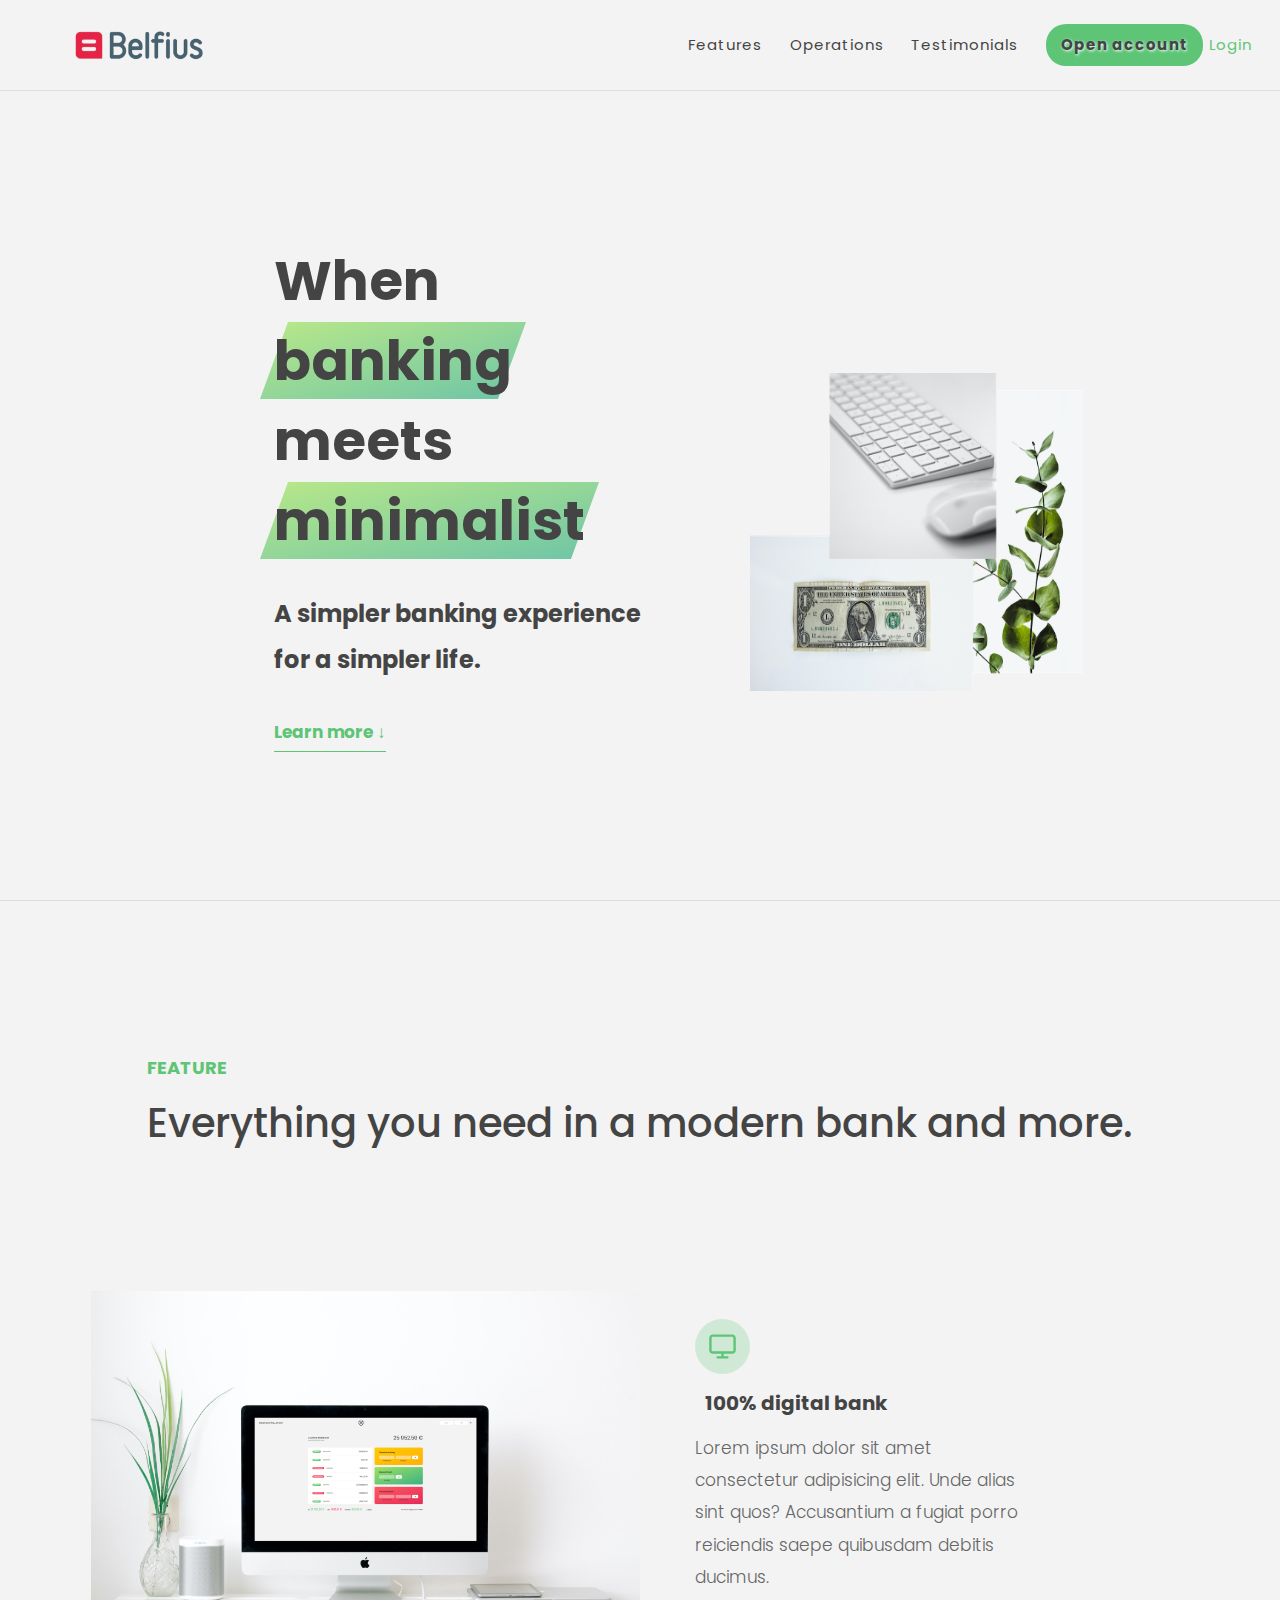
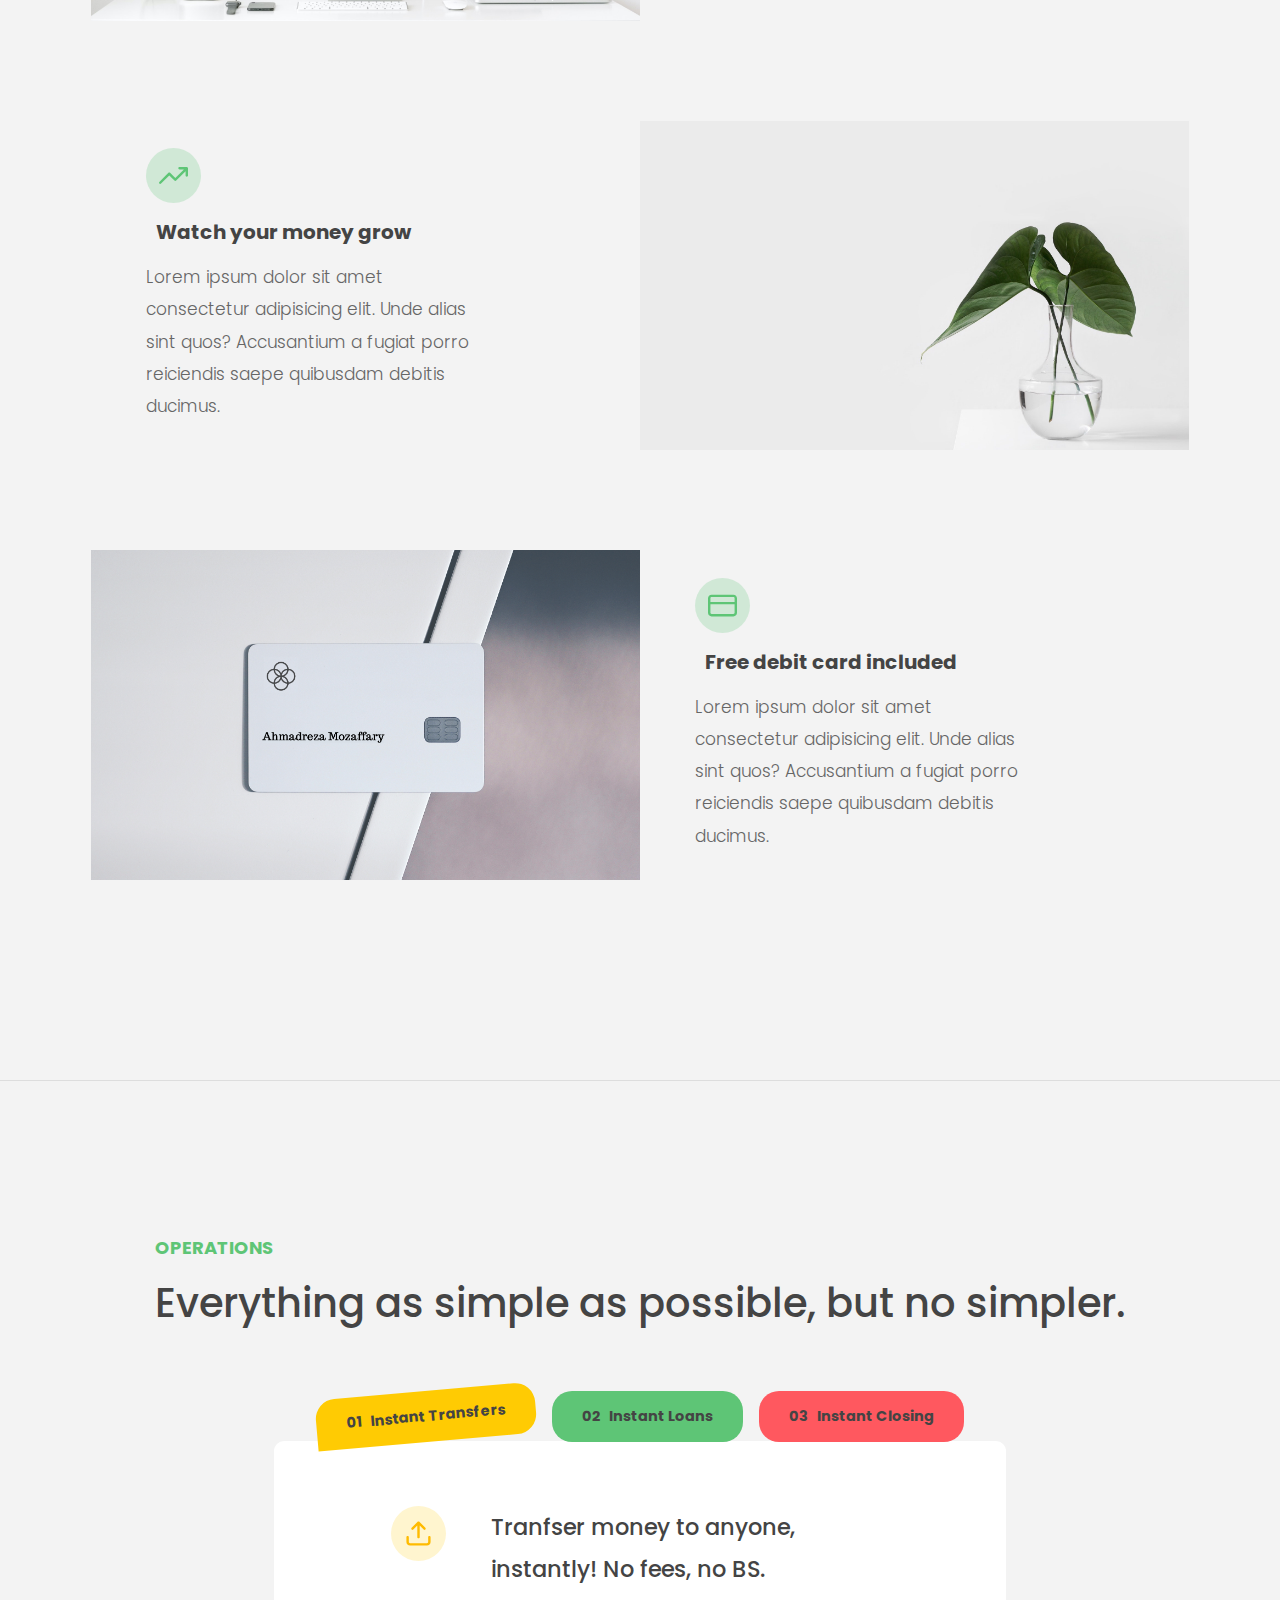
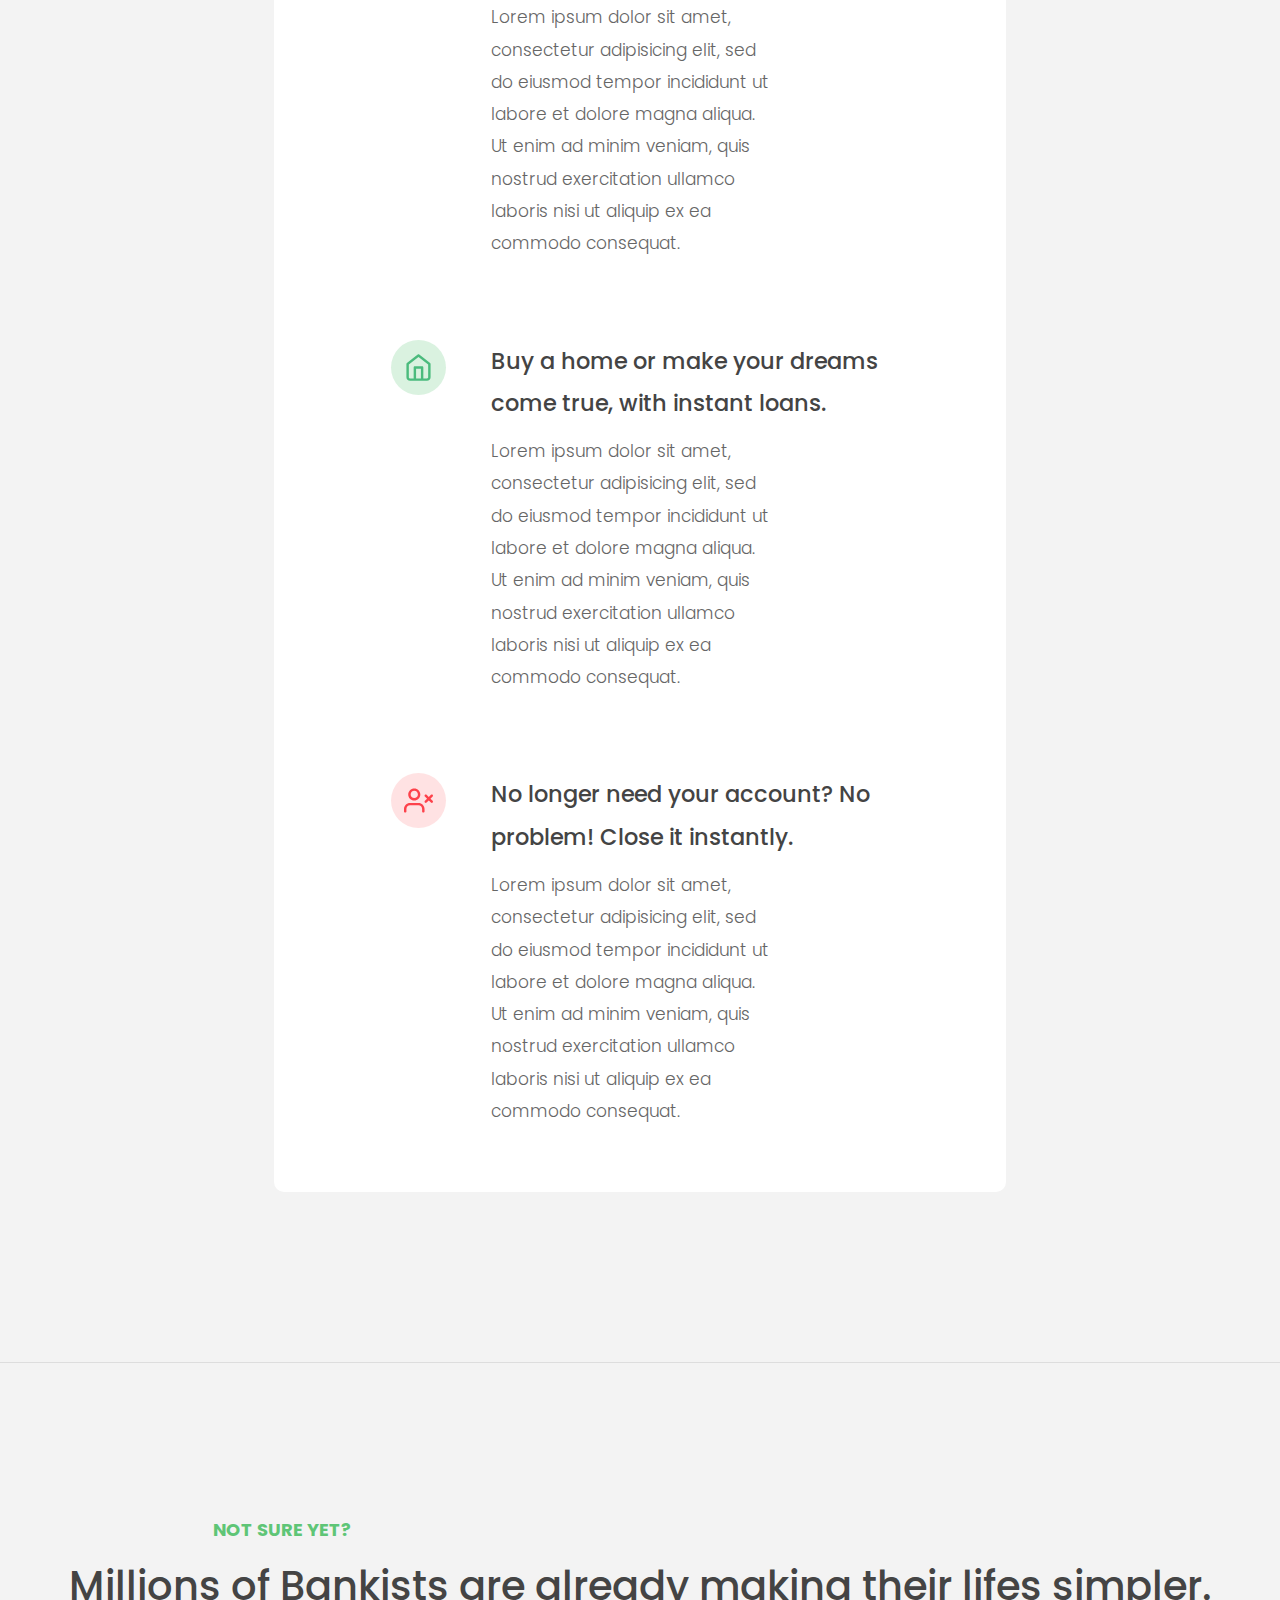
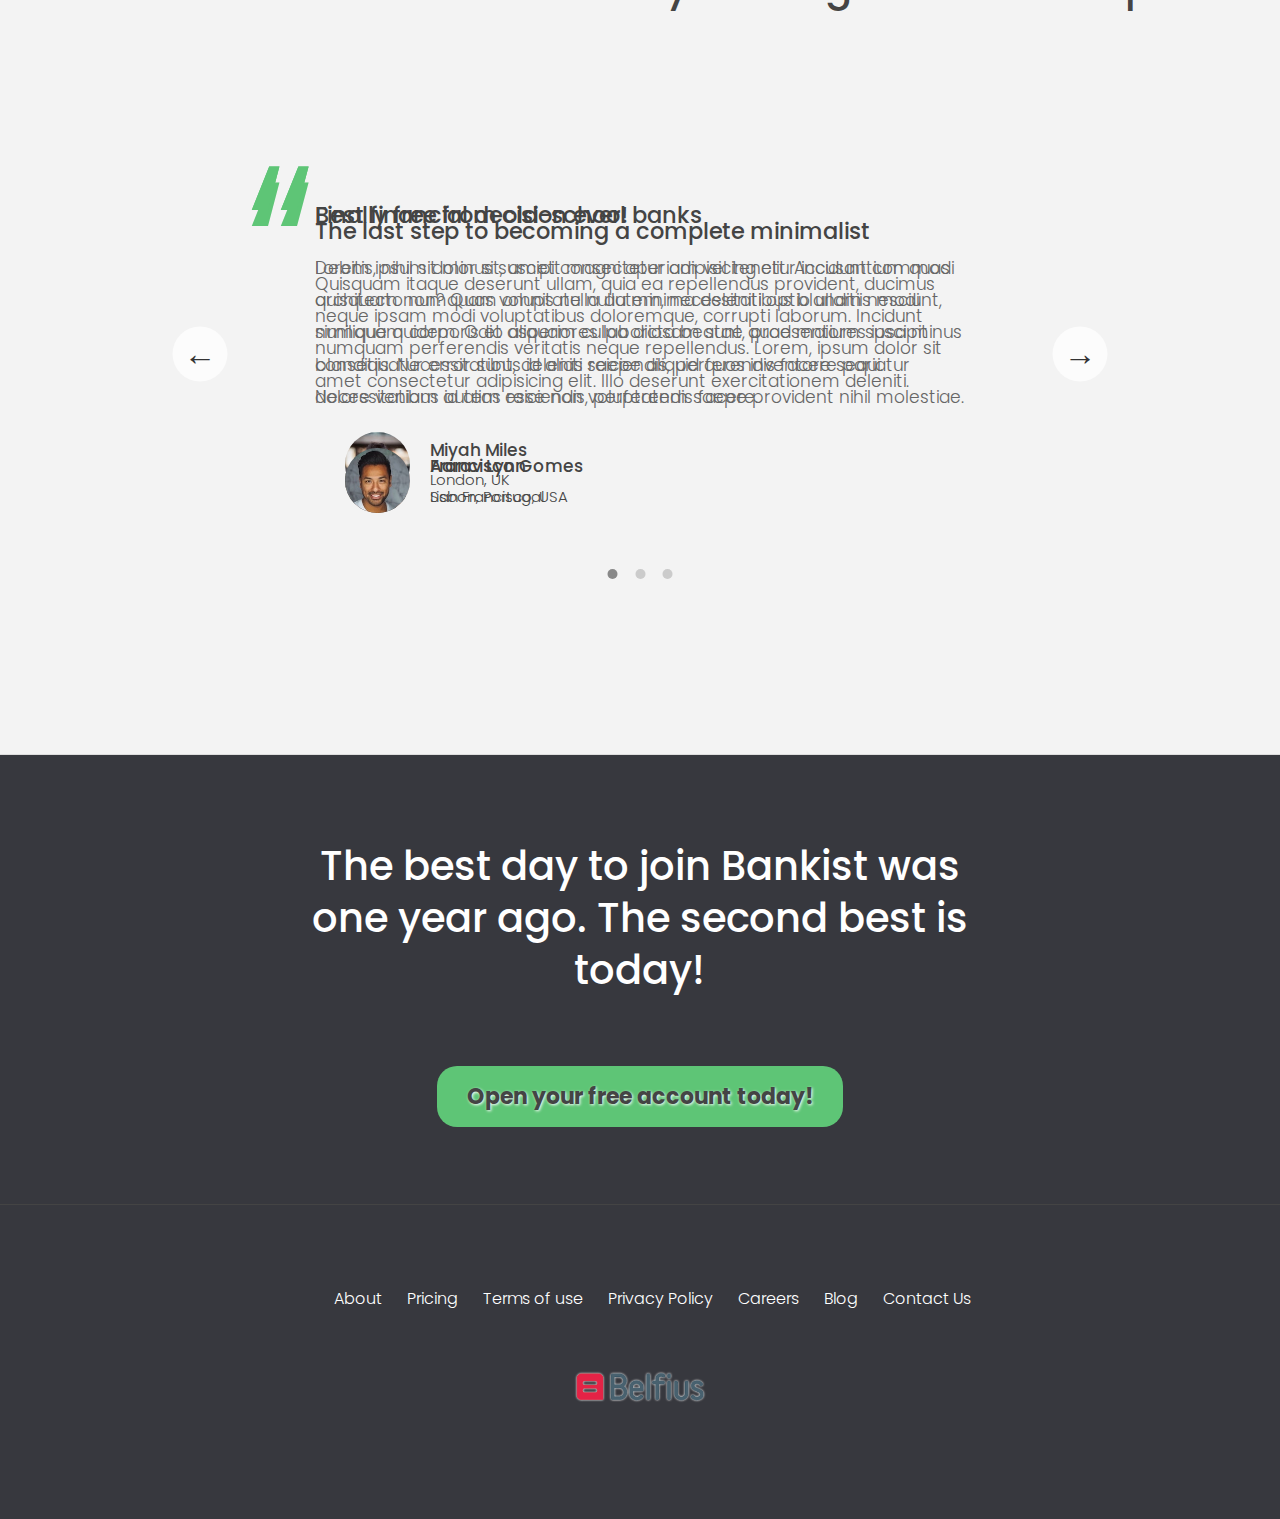
==== index.html @ b8a048d4 "adding Hamburger Menu and animation on Mobile version" ====
<!DOCTYPE html>
<html lang="en">
  <head>
    <meta charset="UTF-8" />
    <meta http-equiv="X-UA-Compatible" content="IE=edge" />
    <meta name="viewport" content="width=device-width, initial-scale=1.0" />
    <link rel="preconnect" href="https://fonts.googleapis.com" />
    <link rel="preconnect" href="https://fonts.gstatic.com" crossorigin />
    <link
      href="https://fonts.googleapis.com/css2?family=Poppins:ital,wght@0,300;0,400;0,500;1,100&display=swap"
      rel="stylesheet"
    />
    <link rel="stylesheet" href="./css/styles.css" />
    <title>Belfius Banking</title>
  </head>
  <body>
    <!-- NAVBAR -->
    <nav>
      <!-- LOGO -->
      <div class="logo">
        <img src="./img/logo.png" alt="logo" class="logo-img" />
        <div class="hamburger-menu">
          <div class="line top-line"></div>
          <div class="line middle-line"></div>
          <div class="line bottom-line"></div>
        </div>
      </div>
      <!-- NavbarMenu -->
      <div class="nav-menu">
        <a href="#">Features</a>
        <a href="#">Operations</a>
        <a href="#">Testimonials</a>
        <a href="#" class="btn-primary open-acc">Open account</a>
        <a href="https://belfius-banking.netlify.app/" class="btn-secondary"
          >Login</a
        >
      </div>
    </nav>

    <!-- ShowCase -->
    <section id="show-case">
      <!-- INNER -->
      <div class="inner-show-case">
        <!-- ShowCase - LEFT -->
        <div class="left-show-case">
          <h1 class="show-case-title">
            When
            <span class="custom-style"> banking </span>
            meets
            <span class="custom-style"> minimalist </span>
          </h1>
          <h4 class="show-case-desc">
            A simpler banking experience for a simpler life.
          </h4>
          <div>
            <a href="#" class="btn-secondary">Learn more &darr;</a>
          </div>
        </div>

        <!-- ShowCase - RIGHT -->
        <div class="right-show-case">
          <img src="/img/hero.png" alt="hero" class="right-show-case-img" />
        </div>
      </div>
    </section>

    <!-- Features -->
    <section id="features">
      <!-- Features Title -->
      <div class="sec-title">
        <h2 class="sec-desc features-disc">feature</h2>
        <h3 class="sec-head">Everything you need in a modern bank and more.</h3>
      </div>
      <!-- Features Rows -->
      <!-- 1 -->
      <div class="features-row">
        <img src="./img/digital.jpg" alt="digital" />
        <div class="fr-inner">
          <div class="svg-size-bg fr-svg-bg">
            <svg class="svg-size fr-svg">
              <use xlink:href="img/icons.svg#icon-monitor"></use>
            </svg>
          </div>
          <h5 class="fri-head">100% digital bank</h5>
          <p>
            Lorem ipsum dolor sit amet consectetur adipisicing elit. Unde alias
            sint quos? Accusantium a fugiat porro reiciendis saepe quibusdam
            debitis ducimus.
          </p>
        </div>
      </div>
      <!-- 2 -->
      <div class="features-row">
        <div class="fr-inner">
          <div class="svg-size-bg fr-svg-bg">
            <svg class="svg-size fr-svg">
              <use xlink:href="img/icons.svg#icon-trending-up"></use>
            </svg>
          </div>
          <h5 class="fri-head">Watch your money grow</h5>
          <p>
            Lorem ipsum dolor sit amet consectetur adipisicing elit. Unde alias
            sint quos? Accusantium a fugiat porro reiciendis saepe quibusdam
            debitis ducimus.
          </p>
        </div>
        <img src="./img/grow.jpg" alt="digital" />
      </div>
      <!-- 3 -->
      <div class="features-row">
        <img src="./img/card.jpg" alt="digital" />
        <div class="fr-inner">
          <div class="svg-size-bg fr-svg-bg">
            <svg class="svg-size fr-svg">
              <use xlink:href="img/icons.svg#icon-credit-card"></use>
            </svg>
          </div>
          <h5 class="fri-head">Free debit card included</h5>
          <p>
            Lorem ipsum dolor sit amet consectetur adipisicing elit. Unde alias
            sint quos? Accusantium a fugiat porro reiciendis saepe quibusdam
            debitis ducimus.
          </p>
        </div>
      </div>
    </section>

    <!-- Operations -->
    <section id="operation">
      <!-- Operations Title -->
      <div class="sec-title">
        <h2 class="sec-desc operation-disc">OPERATIONS</h2>
        <h3 class="sec-head">
          Everything as simple as possible, but no simpler.
        </h3>
      </div>
      <!-- Operations Components -->
      <div class="operation-comp">
        <div class="oc-btns">
          <button class="btn btn-oc btn-oc1 btn-oc--active">
            <span>01</span>Instant Transfers
          </button>
          <button class="btn btn-oc btn-oc2">
            <span>02</span>Instant Loans
          </button>
          <button class="btn btn-oc btn-oc3">
            <span>03</span>Instant Closing
          </button>
        </div>
        <div class="oc-contents">
          <!-- 1 -->
          <div class="oc-content">
            <!-- svg -->
            <div class="svg-size-bg oc-svg-bg1">
              <svg class="svg-size oc-svg1">
                <use xlink:href="img/icons.svg#icon-upload"></use>
              </svg>
            </div>
            <!-- content -->
            <div class="occ">
              <h5 class="oc-head">
                Tranfser money to anyone, instantly! No fees, no BS.
              </h5>
              <p>
                Lorem ipsum dolor sit amet, consectetur adipisicing elit, sed do
                eiusmod tempor incididunt ut labore et dolore magna aliqua. Ut
                enim ad minim veniam, quis nostrud exercitation ullamco laboris
                nisi ut aliquip ex ea commodo consequat.
              </p>
            </div>
          </div>
          <!-- 2 -->
          <div class="oc-content">
            <!-- svg -->
            <div class="svg-size-bg oc-svg-bg2">
              <svg class="svg-size oc-svg2">
                <use xlink:href="img/icons.svg#icon-home"></use>
              </svg>
            </div>
            <!-- content -->
            <div class="occ">
              <h5 class="oc-head">
                Buy a home or make your dreams come true, with instant loans.
              </h5>
              <p>
                Lorem ipsum dolor sit amet, consectetur adipisicing elit, sed do
                eiusmod tempor incididunt ut labore et dolore magna aliqua. Ut
                enim ad minim veniam, quis nostrud exercitation ullamco laboris
                nisi ut aliquip ex ea commodo consequat.
              </p>
            </div>
          </div>
          <!-- 3 -->
          <div class="oc-content">
            <!-- svg -->
            <div class="svg-size-bg oc-svg-bg3">
              <svg class="svg-size oc-svg3">
                <use xlink:href="img/icons.svg#icon-user-x"></use>
              </svg>
            </div>
            <!-- content -->
            <div class="occ">
              <h5 class="oc-head">
                No longer need your account? No problem! Close it instantly.
              </h5>
              <p>
                Lorem ipsum dolor sit amet, consectetur adipisicing elit, sed do
                eiusmod tempor incididunt ut labore et dolore magna aliqua. Ut
                enim ad minim veniam, quis nostrud exercitation ullamco laboris
                nisi ut aliquip ex ea commodo consequat.
              </p>
            </div>
          </div>
        </div>
      </div>
    </section>

    <!-- Testimonials -->
    <section id="testimonial">
      <div class="sec-title">
        <h2 class="sec-desc">Not sure yet?</h2>
        <h3 class="sec-head">
          Millions of Bankists are already making their lifes simpler.
        </h3>
      </div>

      <div class="slider">
        <div class="slide slide--1">
          <div class="testimonial">
            <h5 class="testimonial__header">Best financial decision ever!</h5>
            <blockquote class="testimonial__text">
              Lorem ipsum dolor sit, amet consectetur adipisicing elit.
              Accusantium quas quisquam non? Quas voluptate nulla minima
              deleniti optio ullam nesciunt, numquam corporis et asperiores
              laboriosam sunt, praesentium suscipit blanditiis. Necessitatibus
              id alias reiciendis, perferendis facere pariatur dolore veniam
              autem esse non voluptatem saepe provident nihil molestiae.
            </blockquote>
            <address class="testimonial__author">
              <img src="img/user-1.jpg" alt="" class="testimonial__photo" />
              <h6 class="testimonial__name">Aarav Lynn</h6>
              <p class="testimonial__location">San Francisco, USA</p>
            </address>
          </div>
        </div>

        <div class="slide slide--2">
          <div class="testimonial">
            <h5 class="testimonial__header">
              The last step to becoming a complete minimalist
            </h5>
            <blockquote class="testimonial__text">
              Quisquam itaque deserunt ullam, quia ea repellendus provident,
              ducimus neque ipsam modi voluptatibus doloremque, corrupti
              laborum. Incidunt numquam perferendis veritatis neque repellendus.
              Lorem, ipsum dolor sit amet consectetur adipisicing elit. Illo
              deserunt exercitationem deleniti.
            </blockquote>
            <address class="testimonial__author">
              <img src="img/user-2.jpg" alt="" class="testimonial__photo" />
              <h6 class="testimonial__name">Miyah Miles</h6>
              <p class="testimonial__location">London, UK</p>
            </address>
          </div>
        </div>

        <div class="slide slide--3">
          <div class="testimonial">
            <h5 class="testimonial__header">
              Finally free from old-school banks
            </h5>
            <blockquote class="testimonial__text">
              Debitis, nihil sit minus suscipit magni aperiam vel tenetur
              incidunt commodi architecto numquam omnis nulla autem,
              necessitatibus blanditiis modi similique quidem. Odio aliquam
              culpa dicta beatae quod maiores ipsa minus consequatur error sunt,
              deleniti saepe aliquid quos inventore sequi. Necessitatibus id
              alias reiciendis, perferendis facere.
            </blockquote>
            <address class="testimonial__author">
              <img src="img/user-3.jpg" alt="" class="testimonial__photo" />
              <h6 class="testimonial__name">Francisco Gomes</h6>
              <p class="testimonial__location">Lisbon, Portugal</p>
            </address>
          </div>
        </div>
        <button class="slider__btn slider__btn--left">←</button>
        <button class="slider__btn slider__btn--right">→</button>
        <div class="dots">
          <button class="dots__dot dots__dot--active" data-slide="0"></button
          ><button class="dots__dot" data-slide="1"></button
          ><button class="dots__dot" data-slide="2"></button>
        </div>
      </div>
    </section>

    <!-- SignUp -->
    <section id="sign-up">
      <div class="sign-up">
        <h3 class="sec-head">
          The best day to join Bankist was one year ago. The second best is
          today!
        </h3>
        <div class="sign-up-btn-container">
          <a href="#" class="btn-primary btn open-acc"
            >Open your free account today!</a
          >
        </div>
      </div>
    </section>

    <!-- Footer -->
    <footer id="footer">
      <div class="footer">
        <ul class="footer--nav">
          <li class="footer--item">
            <a href="" class="footer--link">About</a>
          </li>
          <li class="footer--item">
            <a href="" class="footer--link">Pricing</a>
          </li>
          <li class="footer--item">
            <a href="" class="footer--link">Terms of use</a>
          </li>
          <li class="footer--item">
            <a href="" class="footer--link">Privacy Policy</a>
          </li>
          <li class="footer--item">
            <a href="" class="footer--link">Careers</a>
          </li>
          <li class="footer--item">
            <a href="" class="footer--link">Blog</a>
          </li>
          <li class="footer--item">
            <a href="" class="footer--link">Contact Us</a>
          </li>
        </ul>
        <div class="footer-logo-container">
          <img src="./img/logo.png" alt="" class="logo-img" />
        </div>
      </div>
    </footer>

    <!-- Modal Window -->
    <section id="modal-window" class="hidden">
      <div class="modal">
        <button class="close-btn">x</button>
        <h5>
          Open your bank account in just
          <span class="custom-style">5 minutes</span>
        </h5>
        <div>
          <form action="#">
            <label for="first-name">First Name</label>
            <input
              type="text"
              name="first-name"
              class="fist-name"
              placeholder="Your name"
            />
            <label for="last-name">Last Name</label>
            <input
              type="text"
              name="last-name"
              class="last-name"
              placeholder="Your lastname"
            />
            <label for="email">Email</label>
            <input
              type="email"
              name="email"
              class="email-input"
              placeholder="Email"
            />
            <button class="btn-primary" type="submit">Next step &rarr;</button>
          </form>
        </div>
      </div>
    </section>
    <script src="./js/script.js"></script>
  </body>
</html>
---- css/styles.css ----
:root {
  --color-primary: #5ec576;
  --color-secondary: #ffcb03;
  --color-tertiary: #ff585f;
  --color-primary-darker: #4bbb7d;
  --color-secondary-darker: #ffbb00;
  --color-tertiary-darker: #fd424b;
  --color-primary-opacity: #5ec5763a;
  --color-secondary-opacity: #ffcd0331;
  --color-tertiary-opacity: #ff58602d;
  --color-dark-bg: #37383e;
  --gradient-primary: linear-gradient(to top left, #39b385, #9be15d);
  --gradient-secondary: linear-gradient(to top left, #ffb003, #ffcb03);
}

* {
  margin: 0;
  padding: 0;
  box-sizing: inherit;
  font-family: "Poppins", sans-serif;
}

html {
  font-size: 62.5%;
  box-sizing: border-box;
}

body {
  font-weight: 300;
  color: #444;
  line-height: 1.9;
  background-color: #f3f3f3;
}

a {
  text-decoration: none;
}

section {
  padding: 15rem 3rem;
  border-top: 1px solid #ddd;
  transition: transform 1s, opacity 1s;
}

/* Utilities */
.btn-primary {
  background: var(--color-primary) !important;
  color: #444;
  padding: 0.7rem 1.5rem;
  text-shadow: 1px 1px 3px #fff;
  border-radius: 2rem;
}
.btn-primary:hover {
  opacity: 0.8;
}
.btn-secondary {
  color: var(--color-primary) !important;
  padding: 0.7rem 0;
  font-size: 1.7rem;
  font-weight: bold;
  border-bottom: 1px solid var(--color-primary);
}
.btn-secondary:hover {
  opacity: 0.8;
}
.sticky {
  position: sticky;
  top: 0;
  left: 0;
  background: #fff;
  width: inherit;
  height: inherit;
  z-index: 100;
}
.sec-desc {
  color: var(--color-primary);
  font-weight: bold;
  font-size: 1.8rem;
  text-transform: uppercase;
}
.sec-head {
  font-weight: 500;
  font-size: 4rem;
  margin-bottom: 8rem;
}
.svg-size-bg {
  width: 5.5rem;
  height: 5.5rem;
  display: flex;
  justify-content: center;
  align-items: center;
  border-radius: 50%;
}
.svg-size {
  width: 60%;
  max-width: 60%;
  height: 60%;
  padding: 0.2rem;
}
.btn {
  background: transparent;
  border: none;
  padding: 1.5rem 3rem;
  border-radius: 2rem;
  cursor: pointer;
  font-size: 1.5rem;
}
.hidden {
  display: none !important;
}

/* //////////////////////////////////////////// */
/* Main CSS */
/* //////////////////////////////////////////// */

/* NAVBAR */
nav {
  width: 100%;
  height: 9rem;
  display: flex;
  justify-content: space-between;
  align-items: center;
  position: relative;
}
.logo {
  width: 40%;
  display: flex;
  align-items: center;
  margin-left: 5%;
}
.logo-img {
  width: 15rem;
}
.hamburger-menu {
  width: 30px;
  height: 30px;
  display: none;
  flex-direction: column;
  align-items: center;
  cursor: pointer;
  margin-top: 1.2rem;
}
.line {
  width: 60%;
  height: 3px;
  border-radius: 40px;
  display: block;
  margin: 2px 0;
  background: #496170;
}
.move-middle-line {
  transform: translateX(100%);
  opacity: 0;
  transition: 1s ease;
}
.rotate-top-line {
  transform: rotate(50deg) translateY(150%);
  transition: 1s ease;
}
.rotate-bottom-line {
  transform: rotate(-50deg) translateY(-170%);
  transition: 1s ease-in-out;
}
.margin-changing {
  margin: 0 !important;
}
.nav-menu {
  width: 60%;
  display: flex;
  justify-content: space-evenly;
  align-items: center;
  text-decoration: none;
}
.nav-menu a {
  color: #444;
  letter-spacing: 1px;
  font-size: 1.5rem;
  font-weight: 400;
  margin-right: -15%;
  border: none;
}
.nav-menu a:nth-child(4) {
  color: inherit;
  font-weight: bold;
}
.nav-menu a:last-child {
  margin-left: -3%;
}

/* ShowCase */
#show-case {
  width: 100%;
  height: calc(100vh - 9rem);
  display: flex;
  justify-content: center;
  align-items: center;
}
.inner-show-case {
  width: 60%;
  height: 80%;
  font-size: 2rem;
  display: flex;
  justify-content: space-between;
  align-items: center;
}
.left-show-case {
  width: 55%;
  height: 100%;
  display: flex;
  flex-direction: column;
  justify-content: center;
}
.show-case-title {
  font-weight: bold;
  font-size: 5.5rem;
  line-height: 8rem;
}
.custom-style {
  position: relative;
}
.custom-style:after {
  /* Green DIAMOND */
  position: absolute;
  content: "";
  top: 0;
  left: 0;
  display: block;
  width: 100%;
  height: 100%;
  z-index: -1;
  opacity: 0.7;
  background: var(--gradient-primary);
  transform: skewX(-200deg);
}
.right-show-case {
  width: 35%;
  height: 60%;
}
.right-show-case-img {
  width: 130%;
  height: 130%;
}
.show-case-desc {
  font-size: 2.4rem;
  margin: 3rem 0;
}

/* Features */
#features,
#operation {
  width: 100%;
  height: max-content;
  display: flex;
  flex-direction: column;
  justify-content: center;
  align-items: center;
}
.features-row {
  width: 90%;
  height: max-content;
  margin: 5rem 0;
  display: flex;
  justify-content: center;
  align-items: center;
}
.features-row img {
  width: 50%;
  height: 95%;
}
.features-row .fr-inner {
  width: 50%;
  margin-left: 5%;
}
.fr-svg-bg {
  background: var(--color-primary-opacity);
}
.fr-svg {
  fill: var(--color-primary);
}
.features-row .fri-head {
  font-size: 2rem;
  margin: 1rem;
}
.features-row p,
.occ p {
  color: #666;
  font-size: 1.7rem;
  width: 70%;
  font-weight: 300;
}

/* Operations */
.operation-comp {
  width: 60%;
  height: 100%;
  display: flex;
  flex-direction: column;
  justify-content: center;
  align-items: center;
  background: #fff;
  padding: 2.5rem 4.5rem;
  margin: 2rem 0;
  border-radius: 10px;
  position: relative;
}
.oc-btns {
  position: absolute;
  top: 0;
  width: 100%;
  height: max-content;
  display: flex;
  justify-content: center;
}
.btn-oc--active {
  transform: rotate(-5deg);
  border-bottom-left-radius: 0;
}
.btn-oc {
  margin: 0 0.8rem;
  margin-top: -5rem;
  font-size: 1.45rem;
  font-weight: bold;
}
.btn-oc span {
  margin-right: 0.8rem;
}
.btn-oc1 {
  background: var(--color-secondary);
  color: #444;
}
.btn-oc2 {
  background: var(--color-primary);
  color: #444;
}
.btn-oc3 {
  background: var(--color-tertiary);
  color: #444;
}
.oc-contents {
  width: 90%;
  height: 90%;
  display: flex;
  flex-direction: column;
  justify-content: center;
  align-items: center;
}
.oc-content {
  display: grid;
  grid-template-columns: 7rem 1fr;
  column-gap: 3rem;
  row-gap: 0.5rem;
  margin: 4rem;
}
.oc-svg-bg1 {
  background: var(--color-secondary-opacity);
}
.oc-svg1 {
  fill: var(--color-secondary-darker);
}
.oc-svg-bg2 {
  background: var(--color-primary-opacity);
}
.oc-svg2 {
  fill: var(--color-primary-darker);
}
.oc-svg-bg3 {
  background: var(--color-tertiary-opacity);
}
.oc-svg3 {
  fill: var(--color-tertiary-darker);
}

.oc-head {
  font-size: 2.25rem;
  font-weight: 500;
  margin-bottom: 1rem;
}
.occ p {
  display: block;
}

/* Testimonials & Slider */
#testimonial .sec-title {
  width: 100%;
  height: 100%;
  display: flex;
  flex-direction: column;
  justify-content: center;
  align-items: center;
}
#testimonial .sec-desc {
  align-self: flex-start;
  margin-left: 15%;
}
/* SLIDER */
.slider {
  max-width: 100rem;
  height: 50rem;
  margin: 0 auto;
  position: relative;
  /* IN THE END */
  overflow: hidden;
}
.slide {
  position: absolute;
  top: 0;
  width: 100%;
  height: 50rem;
  display: flex;
  align-items: center;
  justify-content: center;
  transition: transform 1s;
}
.slide > img {
  width: 100%;
  height: 100%;
  object-fit: cover;
}
.slider__btn {
  position: absolute;
  top: 50%;
  z-index: 10;
  border: none;
  background: rgba(255, 255, 255, 0.7);
  font-family: inherit;
  color: #333;
  border-radius: 50%;
  height: 5.5rem;
  width: 5.5rem;
  font-size: 3.25rem;
  cursor: pointer;
}

.slider__btn--left {
  left: 6%;
  transform: translate(-50%, -50%);
}

.slider__btn--right {
  right: 6%;
  transform: translate(50%, -50%);
}

.dots {
  position: absolute;
  bottom: 5%;
  left: 50%;
  transform: translateX(-50%);
  display: flex;
}

.dots__dot {
  border: none;
  background-color: #b9b9b9;
  opacity: 0.7;
  height: 1rem;
  width: 1rem;
  border-radius: 50%;
  margin-right: 1.75rem;
  cursor: pointer;
  transition: all 0.5s;
}
.dots__dot:last-child {
  margin: 0;
}
.dots__dot--active {
  background-color: #888;
  opacity: 1;
}

/* TESTIMONIALS */
.testimonial {
  width: 65%;
  position: relative;
}
.testimonial::before {
  content: "\201C";
  position: absolute;
  top: -5.7rem;
  left: -6.8rem;
  line-height: 1;
  font-size: 20rem;
  font-family: inherit;
  color: var(--color-primary);
  z-index: -1;
}
.testimonial__header {
  font-size: 2.25rem;
  font-weight: 500;
  margin-bottom: 1.5rem;
}
.testimonial__text {
  font-size: 1.7rem;
  margin-bottom: 3.5rem;
  color: #666;
}
.testimonial__author {
  margin-left: 3rem;
  font-style: normal;
  display: grid;
  grid-template-columns: 6.5rem 1fr;
  column-gap: 2rem;
}
.testimonial__photo {
  grid-row: 1 / span 2;
  width: 6.5rem;
  border-radius: 50%;
}
.testimonial__name {
  font-size: 1.7rem;
  font-weight: 500;
  align-self: end;
  margin: 0;
}
.testimonial__location {
  font-size: 1.5rem;
}
.section__title--testimonials {
  margin-bottom: 4rem;
}

/* SignUp */
#sign-up {
  width: 100%;
  height: 50vh;
  display: flex;
  align-items: center;
  justify-content: center;
  background: var(--color-dark-bg);
}
.sign-up {
  width: 70%;
  height: 50%;
  display: flex;
  flex-direction: column;
  align-items: center;
  justify-content: center;
}
.sign-up .sec-head {
  color: #fff;
  width: 80%;
  text-align: center;
  line-height: 1.3;
  font-weight: 500;
}
.sign-up-btn-container > a {
  font-size: 2.2rem;
  font-weight: bold;
}

/* Footer */
#footer {
  width: 100%;
  height: 35vh;
  display: flex;
  justify-content: center;
  align-items: center;
  background: var(--color-dark-bg);
  border-top: 1px solid #444;
}
.footer {
  width: 80%;
  height: 80%;
  display: flex;
  flex-direction: column;
  justify-content: center;
  align-content: center;
}
.footer--nav {
  width: 100%;
  height: 20%;
  display: flex;
  justify-content: center;
  align-items: center;
  list-style-type: none;
}
.footer--item {
  margin-left: 2.5rem;
  font-size: 1.6rem;
}
.footer--link {
  color: #fff;
}
.footer--link:hover {
  opacity: 0.7;
  transition: 0.1s ease-in;
}
.footer-logo-container {
  width: 100%;
  height: 50%;
  display: flex;
  justify-content: center;
  align-items: center;
}
.footer-logo-container .logo-img {
  filter: drop-shadow(0 0 1px #fff);
}

/* Modal Window */
#modal-window {
  width: 100%;
  height: 100%;
  position: fixed;
  top: 50%;
  left: 50%;
  transform: translate(-50%, -50%);
  display: flex;
  align-items: center;
  justify-content: center;
  background: rgba(143, 141, 141, 0.6);
  z-index: 100;
}
.modal {
  width: 35%;
  height: 70%;
  animation: open-modal 1.5s ease forwards;
  position: relative;
  display: flex;
  align-items: center;
  justify-content: center;
  flex-direction: column;
  padding: 5%;
  border-radius: 40px 10px;
  background: #fff;
  box-shadow: 10px 10px 20px #444;
}
.modal h5 {
  font-size: 2.5rem;
  margin-bottom: 3rem;
  z-index: 0;
}
.modal div {
  width: 100%;
  height: 100%;
  display: flex;
  flex-direction: column;
  justify-content: center;
  align-items: center;
}
.modal div form {
  width: 80%;
  height: 100%;
  display: flex;
  flex-direction: column;
  justify-content: center;
}
.modal div form label {
  font-size: 2rem;
}
.modal div form input {
  display: block;
  margin-bottom: 2rem;
  border: none;
  outline: none;
  background: rgba(146, 144, 144, 0.151);
  padding: 10px 15px;
  text-align: center;
  font-weight: bold;
  font-size: 1.6rem;
}
.modal div form input:focus {
  animation: form-input 0.5s ease forwards;
}
.modal div .btn-primary {
  width: 75%;
  margin: 0 auto;
  font-size: 2rem;
  cursor: pointer;
  border: none;
}
.close-btn {
  padding: 0;
  background: transparent;
  border: none;
  font-size: 30px;
  font-weight: bold;
  position: absolute;
  top: 0;
  right: 0;
  margin-right: 20px;
}
.close-btn:hover {
  cursor: pointer;
  opacity: 0.5;
}

/* Animations */
@keyframes form-input {
  0% {
    border-radius: 100%;
  }
  100% {
    border-radius: 0;
    padding: 4% 8%;
    font-size: 2rem;
  }
}
@keyframes open-modal {
  0% {
    top: -50%;
    left: 150%;
  }
  100% {
    position: fixed;
    top: 50%;
    left: 50%;
    transform: translate(-50%, -50%);
  }
}

/*/////////////////////////*/
/*Adding Responsive Version*/
/*/////////////////////////*/

/* Mobile Version */
@media screen and (max-width: 425px) {
  /* Navbar */
  nav {
    flex-direction: column;
    height: max-content;
  }
  .logo {
    width: 100%;
    height: 30%;
    justify-content: center;
    margin: 0;
  }
  .logo-img {
    width: 30%;
  }
  .hamburger-menu {
    display: flex;
  }
  .nav-menu {
    display: none;
    width: 100%;
    flex-direction: column;
  }
  .nav-menu a {
    animation: show-menu 1.5s ease;
    margin: 0;
  }
  .nav-menu a:last-child {
    margin-left: 0;
  }

  /* Showcase */
  #show-case {
    width: 100%;
    height: calc(100vh - 9rem);
    padding: 1rem;
  }
  .inner-show-case {
    width: 90%;
    height: 100%;
    flex-direction: column-reverse;
    align-items: center;
    justify-content: space-around;
  }
  .left-show-case {
    width: 100%;
    height: 50%;
    justify-content: flex-start;
    align-items: center;
  }
  .show-case-title {
    font-size: 2.5rem;
    line-height: initial;
  }
  .show-case-desc {
    font-size: 2rem;
    text-align: center;
    line-height: 2.5rem;
  }
  .right-show-case {
    width: 90%;
    height: 30%;
    align-self: center;
  }
  .right-show-case-img {
    width: 100%;
    height: 110%;
  }

  /* Features */
  #features,
  #operation,
  #testimonial {
    padding: 5rem 3rem;
  }
  .sec-head {
    font-size: 2.4rem;
    margin: 0;
  }
  .features-row {
    width: 99%;
    flex-direction: column;
    margin: 2rem 0;
  }
  .features-row:nth-child(3) {
    flex-direction: column-reverse;
  }
  .features-row img {
    width: 90%;
    margin: 1.5rem 0;
  }
  .features-row .fr-inner {
    width: 94%;
    text-align: center;
    margin: 0;
  }
  .features-row p {
    width: 100%;
  }
  .fr-svg-bg {
    background: unset;
  }
  .svg-size-bg {
    width: unset;
  }

  /* Operations */
  #operation .sec-title {
    margin-bottom: 8rem;
  }
  .operation-comp {
    width: 90%;
    flex-direction: row;
    padding: 0;
    margin: 0;
  }
  .oc-btns {
    position: absolute;
    left: 0;
    width: 80%;
    top: 50%;
    left: 50%;
    flex-direction: row-reverse;
    transform: translate(-104.5%, -50%) rotate(270deg);
  }
  .btn-oc {
    padding: 0.7rem 2.5rem;
  }
  .btn-oc span {
    display: none;
  }
  .oc-contents {
    width: 98%;
  }
  .oc-content {
    display: block;
    margin: 0;
    text-align: center;
    padding: 1.7rem;
  }
  .oc-head {
    font-size: 1.8rem;
  }
  .oc-content .svg-size-bg {
    background: none;
  }
  .occ p {
    margin: 0;
    padding: 0;
    width: 98%;
  }
  /* Testimonials */
  #testimonial .sec-desc {
    margin: 0;
  }
  .slider {
    width: 90%;
    overflow: visible;
  }
  .slide {
    width: 100%;
  }
  .testimonial {
    width: 100%;
    height: max-content;
  }
  .testimonial::before {
    font-size: 115rem;
    opacity: 0.2;
    font-family: Arial, Helvetica, sans-serif;
  }
  .testimonial__header {
    margin: 2.5rem 0 0 0;
    font-size: 1.5rem;
  }
  .testimonial__text {
    font-size: 1.5rem;
    margin: 0;
    width: 99%;
    text-align: center;
    height: max-content;
  }
  .testimonial__author {
    display: flex;
    flex-direction: column;
    justify-content: center;
    align-items: center;
    width: 100%;
    margin: 2rem 0 0 0;
  }
  .testimonial__name {
    align-self: unset;
  }
  .slider__btn,
  .dots {
    display: none;
  }

  /* SignUp */
  .sign-up {
    width: 96%;
    height: max-content;
  }
  .sign-up .sec-head {
    font-size: 1.8rem;
    display: block;
    margin-bottom: 3rem;
  }
  .sign-up-btn-container > a {
    width: 100%;
    font-size: 1.1rem;
  }

  /* Footer */
  #footer {
    width: 100%;
    height: max-content;
    display: flex;
    justify-content: center;
    align-items: center;
    background: var(--color-dark-bg);
    border-top: 1px solid #444;
  }
  .footer {
    height: 96%;
    margin: 2rem 0;
  }
  .footer--nav {
    height: 50%;
    flex-direction: column;
  }
  .footer--item {
    margin: 0.3rem 0;
    font-size: 1.6rem;
    font-weight: bold;
  }
  .footer-logo-container {
    height: 20%;
  }
  .footer-logo-container .logo-img {
    width: 60%;
  }

  /* Modal Window */
  .modal {
    width: 85%;
    height: 65%;
  }
  .modal h5 {
    font-size: 1.8rem;
    margin: 1.5rem 0 0 0;
  }
  .modal div form label {
    font-size: 1.8rem;
  }
  .modal div form input {
    margin-bottom: 1rem;
    padding: 5px 10px;
  }
  .modal div .btn-primary {
    width: 75%;
    margin: 1.5rem auto;
    font-size: 1.5rem;
    cursor: pointer;
  }

  /* Animation */
  @keyframes show-menu {
    0% {
      opacity: 0;
      transform: translateY(-100%);
    }
    100% {
      opacity: 1;
      transform: translateY(0%);
    }
  }
}

/* Tablet Version */
@media screen and (min-width: 426px) and (max-width: 768px) {
  /* Navbar */
  nav {
    flex-direction: column;
    height: max-content;
  }
  .logo {
    width: 100%;
    height: 30%;
    justify-content: center;
    margin: 0;
  }
  .nav-menu {
    width: 80%;
    justify-content: space-around;
  }
  .nav-menu a {
    margin: 2rem 0;
  }

  /* Showcase */
  #show-case {
    width: 100%;
    height: calc(100vh - 9rem);
    padding: 1rem;
  }
  .inner-show-case {
    width: 90%;
    height: 100%;
    flex-direction: column-reverse;
    align-items: center;
    justify-content: space-around;
  }
  .left-show-case {
    width: 100%;
    height: 20%;
    justify-content: flex-start;
    align-items: center;
  }
  .show-case-desc {
    margin: 1rem 0;
  }
  .show-case-title {
    font-size: 3.5rem;
    line-height: initial;
  }
  .right-show-case {
    width: 90%;
    height: 40%;
    margin-bottom: 20%;
    align-self: center;
    justify-self: center;
  }
  .right-show-case-img {
    width: 100%;
    height: 150%;
  }

  /* Operations */
  #operation {
    padding: 5rem 3rem;
  }
  #operation .sec-title {
    margin-bottom: 8rem;
  }
  .operation-comp {
    width: 90%;
    flex-direction: row;
    padding: 0;
    margin: 0;
  }
  .oc-btns {
    position: absolute;
    top: 0;
    width: 100%;
    height: max-content;
    display: flex;
    justify-content: center;
  }
  .btn-oc {
    padding: 0.7rem 2.5rem;
  }
  .btn-oc span {
    display: inline;
  }
  .oc-contents {
    width: 98%;
  }
  .oc-content {
    display: block;
    margin: 0;
    text-align: center;
    padding: 1.7rem;
  }
  .oc-head {
    font-size: 1.8rem;
  }
  .oc-content .svg-size-bg {
    background: none;
    width: 100%;
  }
  .occ p {
    margin: 0;
    padding: 0;
    width: 98%;
  }

  /* SignUp */
  #sign-up {
    width: 100%;
    height: 10vh;
  }
  .sign-up .sec-head {
    font-size: 3rem;
    display: block;
    margin-bottom: 3rem;
  }

  /* Footer */
  .footer--item {
    font-size: 1.2rem;
    font-weight: bold;
  }

  /* Modal Window */
  .modal {
    width: 75%;
    height: 80%;
  }
  .modal h5 {
    font-size: 3rem;
    margin: 2.5rem 0 1rem 0;
  }
}
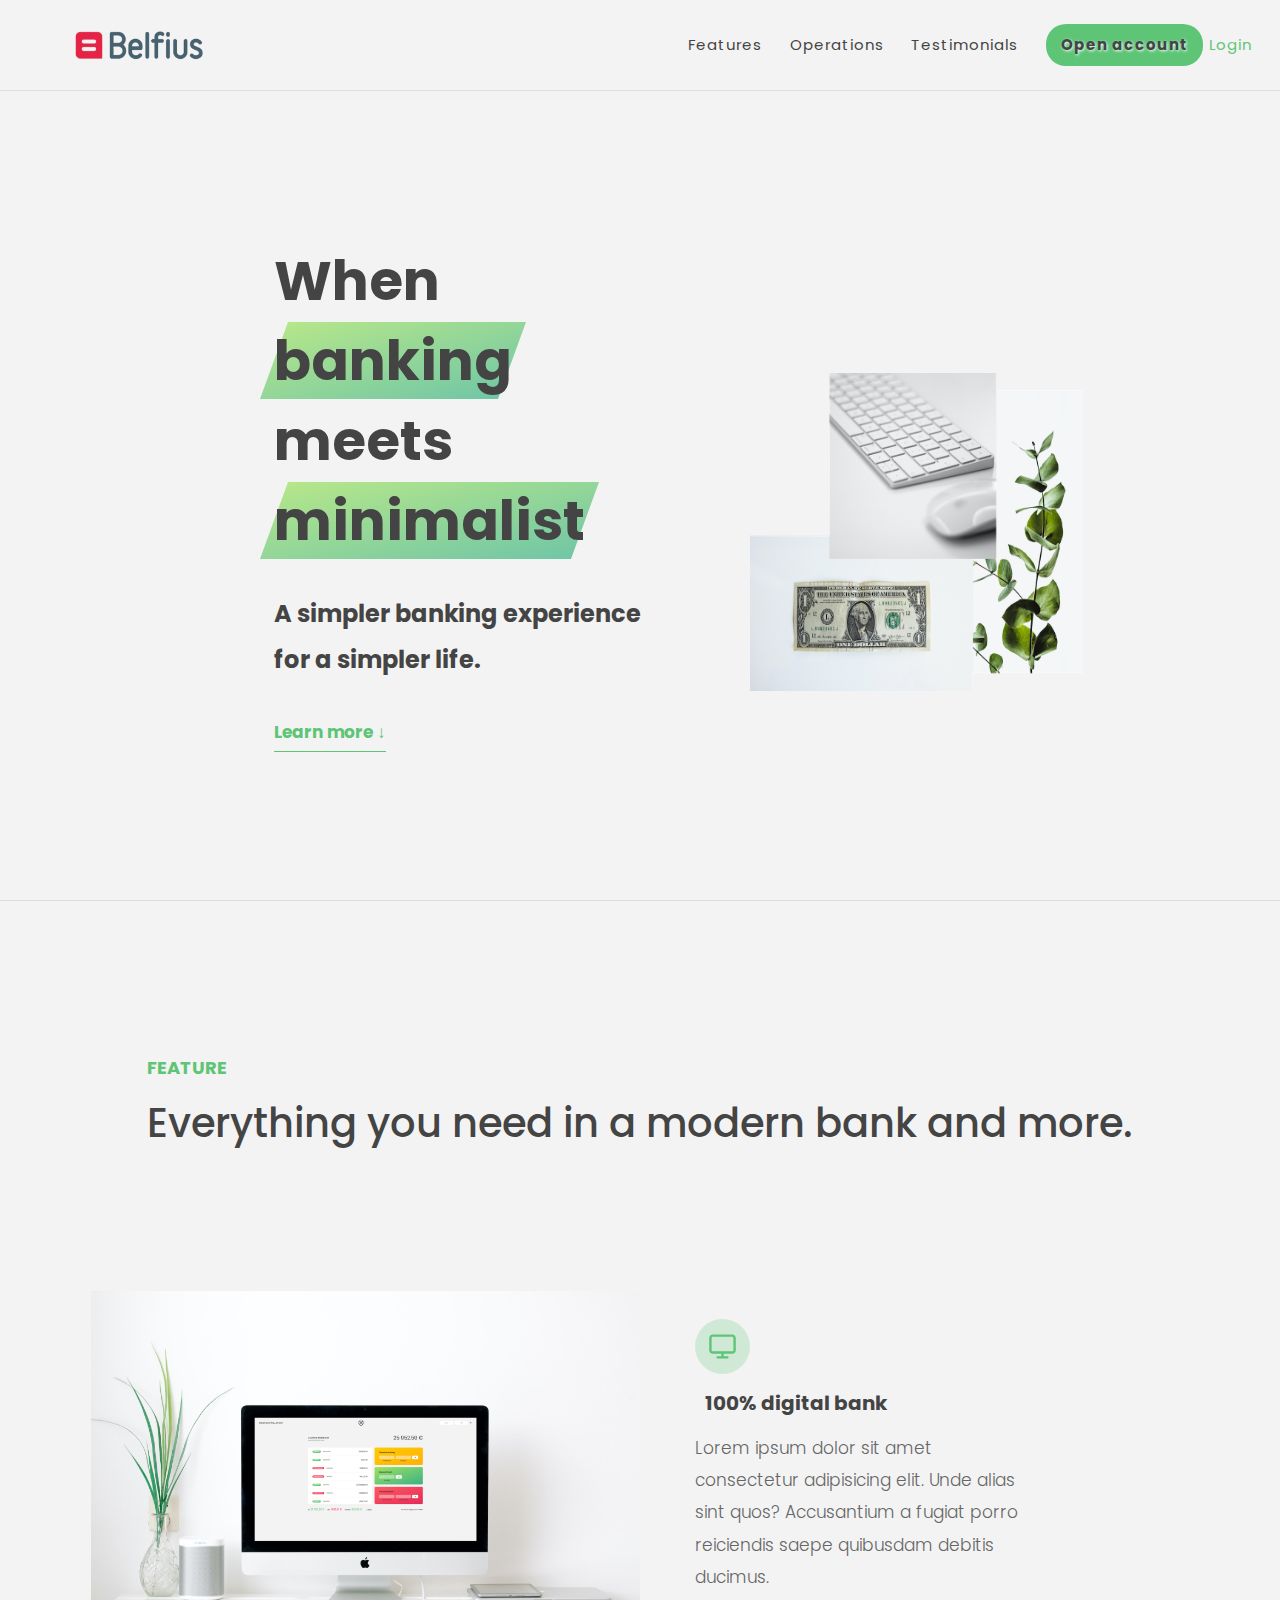
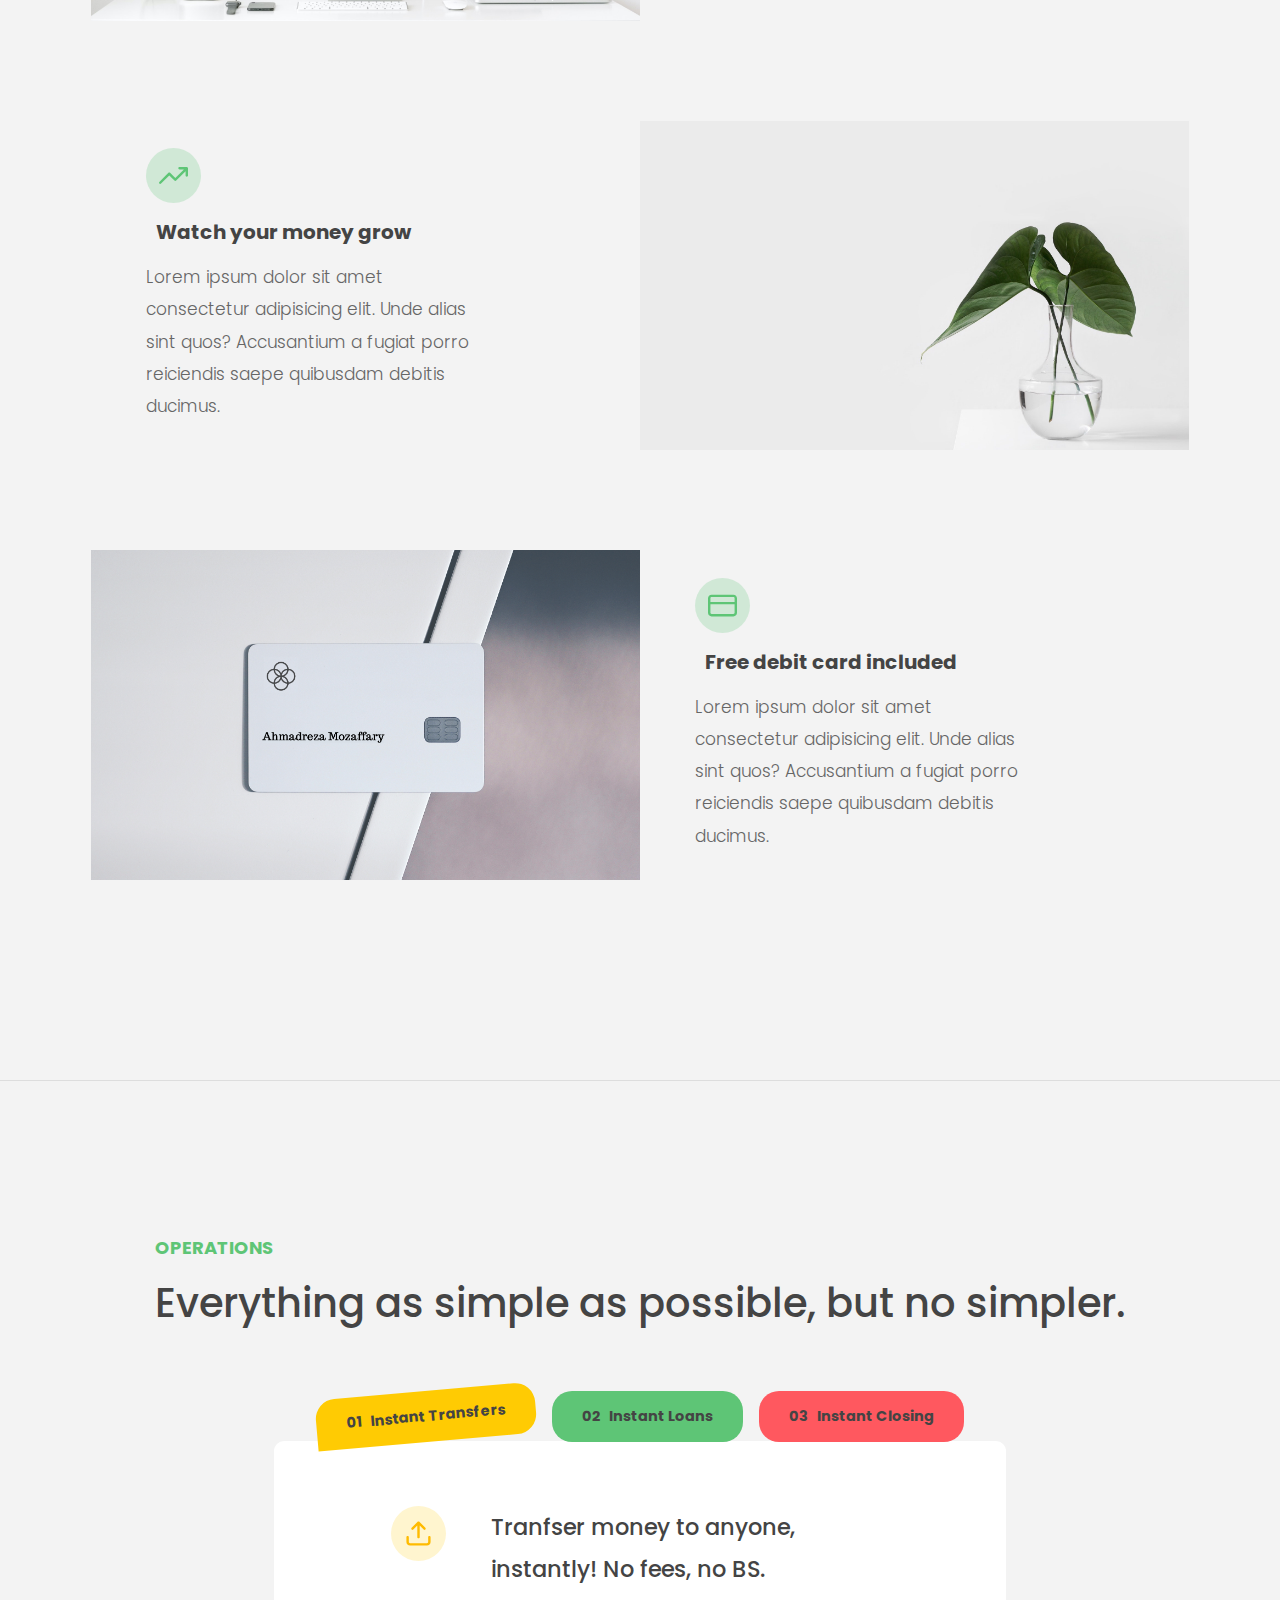
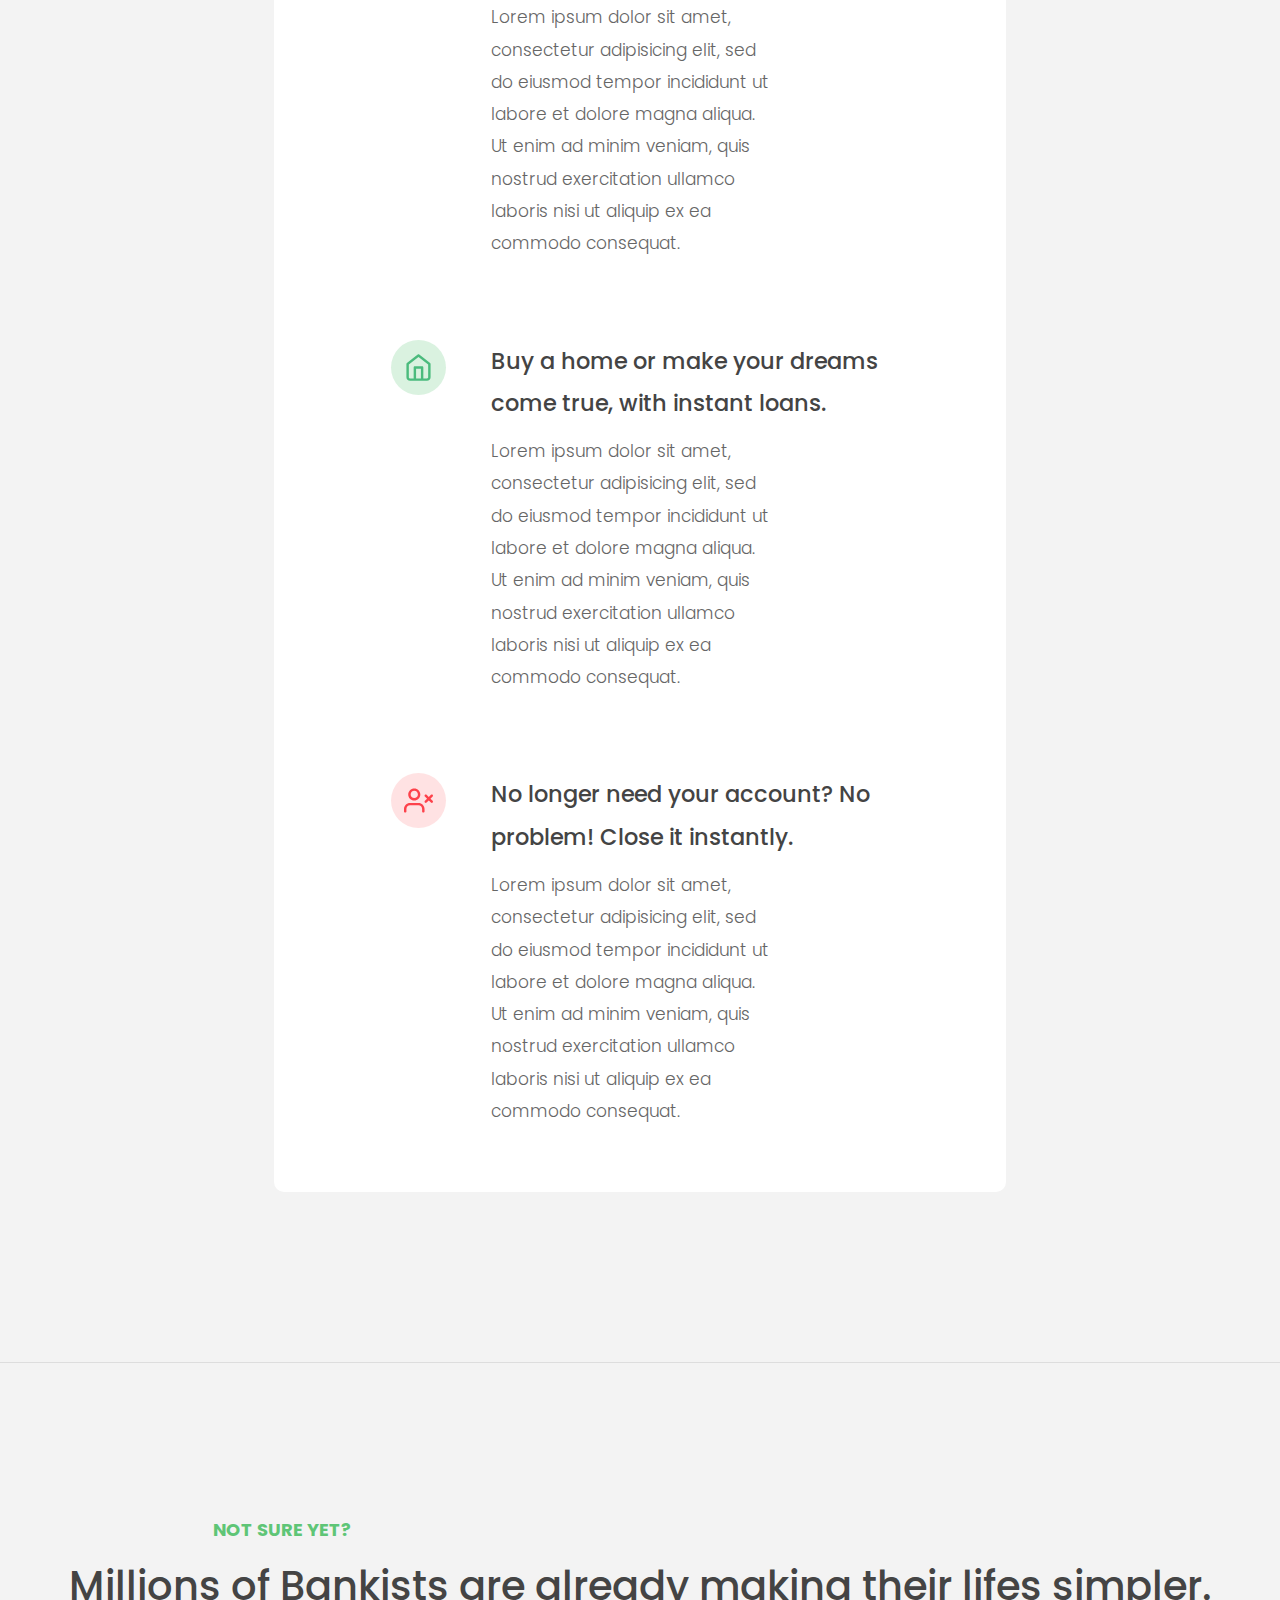
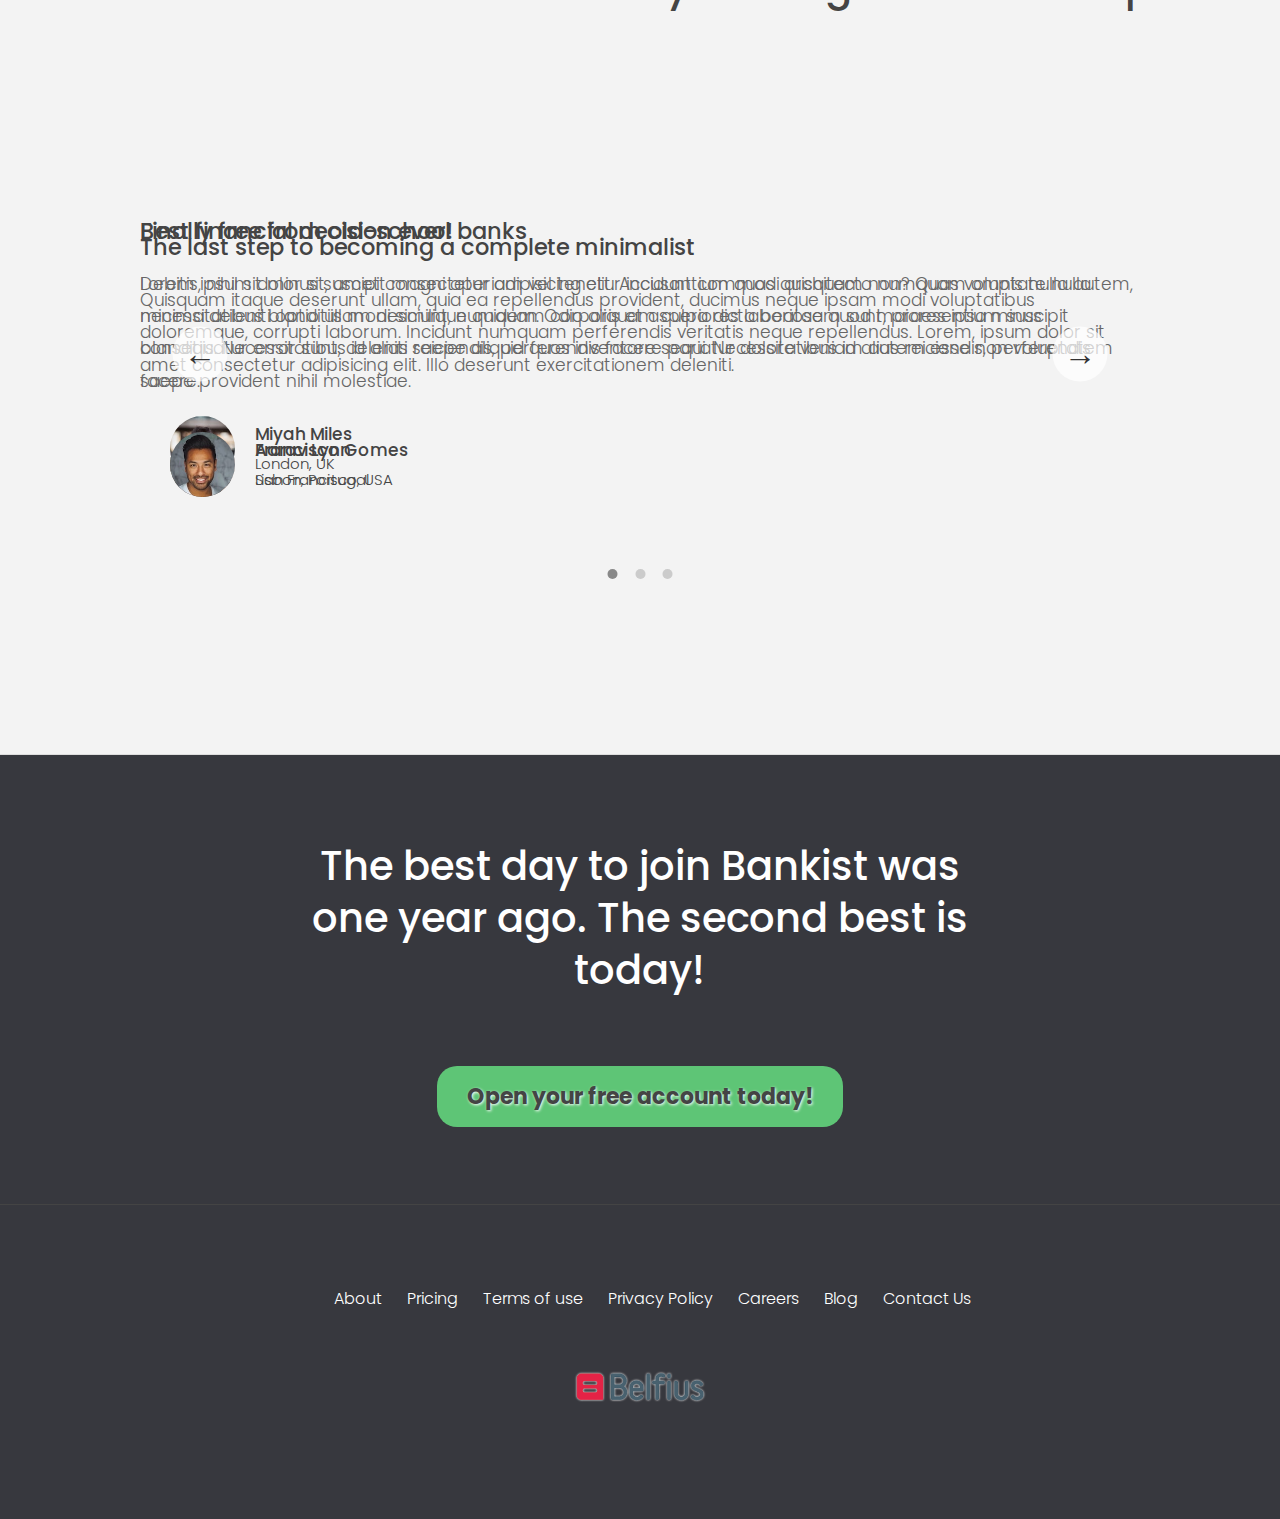
==== commit dee1d0b0: "Debugging responsive version" ====
--- a/index.html
+++ b/index.html
@@ -27,9 +27,9 @@
       </div>
       <!-- NavbarMenu -->
       <div class="nav-menu">
-        <a href="#">Features</a>
-        <a href="#">Operations</a>
-        <a href="#">Testimonials</a>
+        <a class="nav-link" href="#sec1">Features</a>
+        <a class="nav-link" href="#sec2">Operations</a>
+        <a class="nav-link" href="#sec3">Testimonials</a>
         <a href="#" class="btn-primary open-acc">Open account</a>
         <a href="https://belfius-banking.netlify.app/" class="btn-secondary"
           >Login</a
@@ -65,7 +65,7 @@
     </section>
 
     <!-- Features -->
-    <section id="features">
+    <section id="sec1" class="features">
       <!-- Features Title -->
       <div class="sec-title">
         <h2 class="sec-desc features-disc">feature</h2>
@@ -126,7 +126,7 @@
     </section>
 
     <!-- Operations -->
-    <section id="operation">
+    <section id="sec2" class="operation">
       <!-- Operations Title -->
       <div class="sec-title">
         <h2 class="sec-desc operation-disc">OPERATIONS</h2>
@@ -216,7 +216,7 @@
     </section>
 
     <!-- Testimonials -->
-    <section id="testimonial">
+    <section id="sec3" class="testimonial">
       <div class="sec-title">
         <h2 class="sec-desc">Not sure yet?</h2>
         <h3 class="sec-head">
--- a/css/styles.css
+++ b/css/styles.css
@@ -138,7 +138,7 @@
   flex-direction: column;
   align-items: center;
   cursor: pointer;
-  margin-top: 1.2rem;
+  margin-top: 1.3rem;
 }
 .line {
   width: 60%;
@@ -154,11 +154,11 @@
   transition: 1s ease;
 }
 .rotate-top-line {
-  transform: rotate(50deg) translateY(150%);
+  transform: rotate(50deg) translateY(50%);
   transition: 1s ease;
 }
 .rotate-bottom-line {
-  transform: rotate(-50deg) translateY(-170%);
+  transform: rotate(-50deg) translateY(-50%);
   transition: 1s ease-in-out;
 }
 .margin-changing {
@@ -246,8 +246,8 @@
 }
 
 /* Features */
-#features,
-#operation {
+.features,
+.operation {
   width: 100%;
   height: max-content;
   display: flex;
@@ -380,7 +380,7 @@
 }
 
 /* Testimonials & Slider */
-#testimonial .sec-title {
+.testimonial .sec-title {
   width: 100%;
   height: 100%;
   display: flex;
@@ -388,7 +388,7 @@
   justify-content: center;
   align-items: center;
 }
-#testimonial .sec-desc {
+.testimonial .sec-desc {
   align-self: flex-start;
   margin-left: 15%;
 }
@@ -470,7 +470,7 @@
 
 /* TESTIMONIALS */
 .testimonial {
-  width: 65%;
+  width: 100%;
   position: relative;
 }
 .testimonial::before {
@@ -783,9 +783,9 @@
   }
 
   /* Features */
-  #features,
-  #operation,
-  #testimonial {
+  .features,
+  .operation,
+  .testimonial {
     padding: 5rem 3rem;
   }
   .sec-head {
@@ -820,7 +820,7 @@
   }
 
   /* Operations */
-  #operation .sec-title {
+  .operation .sec-title {
     margin-bottom: 8rem;
   }
   .operation-comp {
@@ -865,7 +865,7 @@
     width: 98%;
   }
   /* Testimonials */
-  #testimonial .sec-desc {
+  .testimonial .sec-desc {
     margin: 0;
   }
   .slider {
@@ -880,20 +880,22 @@
     height: max-content;
   }
   .testimonial::before {
-    font-size: 115rem;
+    font-size: 100rem;
     opacity: 0.2;
     font-family: Arial, Helvetica, sans-serif;
   }
   .testimonial__header {
-    margin: 2.5rem 0 0 0;
+    margin: 4.5rem 0;
     font-size: 1.5rem;
   }
   .testimonial__text {
     font-size: 1.5rem;
-    margin: 0;
-    width: 99%;
+    margin: 0.5rem;
+    padding: 0;
+    width: 100%;
     text-align: center;
-    height: max-content;
+    height: 90%;
+    overflow-y: hidden;
   }
   .testimonial__author {
     display: flex;
@@ -901,7 +903,7 @@
     justify-content: center;
     align-items: center;
     width: 100%;
-    margin: 2rem 0 0 0;
+    margin: 1rem 0 0 0;
   }
   .testimonial__name {
     align-self: unset;
@@ -1052,10 +1054,10 @@
   }
 
   /* Operations */
-  #operation {
+  .operation {
     padding: 5rem 3rem;
   }
-  #operation .sec-title {
+  .operation .sec-title {
     margin-bottom: 8rem;
   }
   .operation-comp {
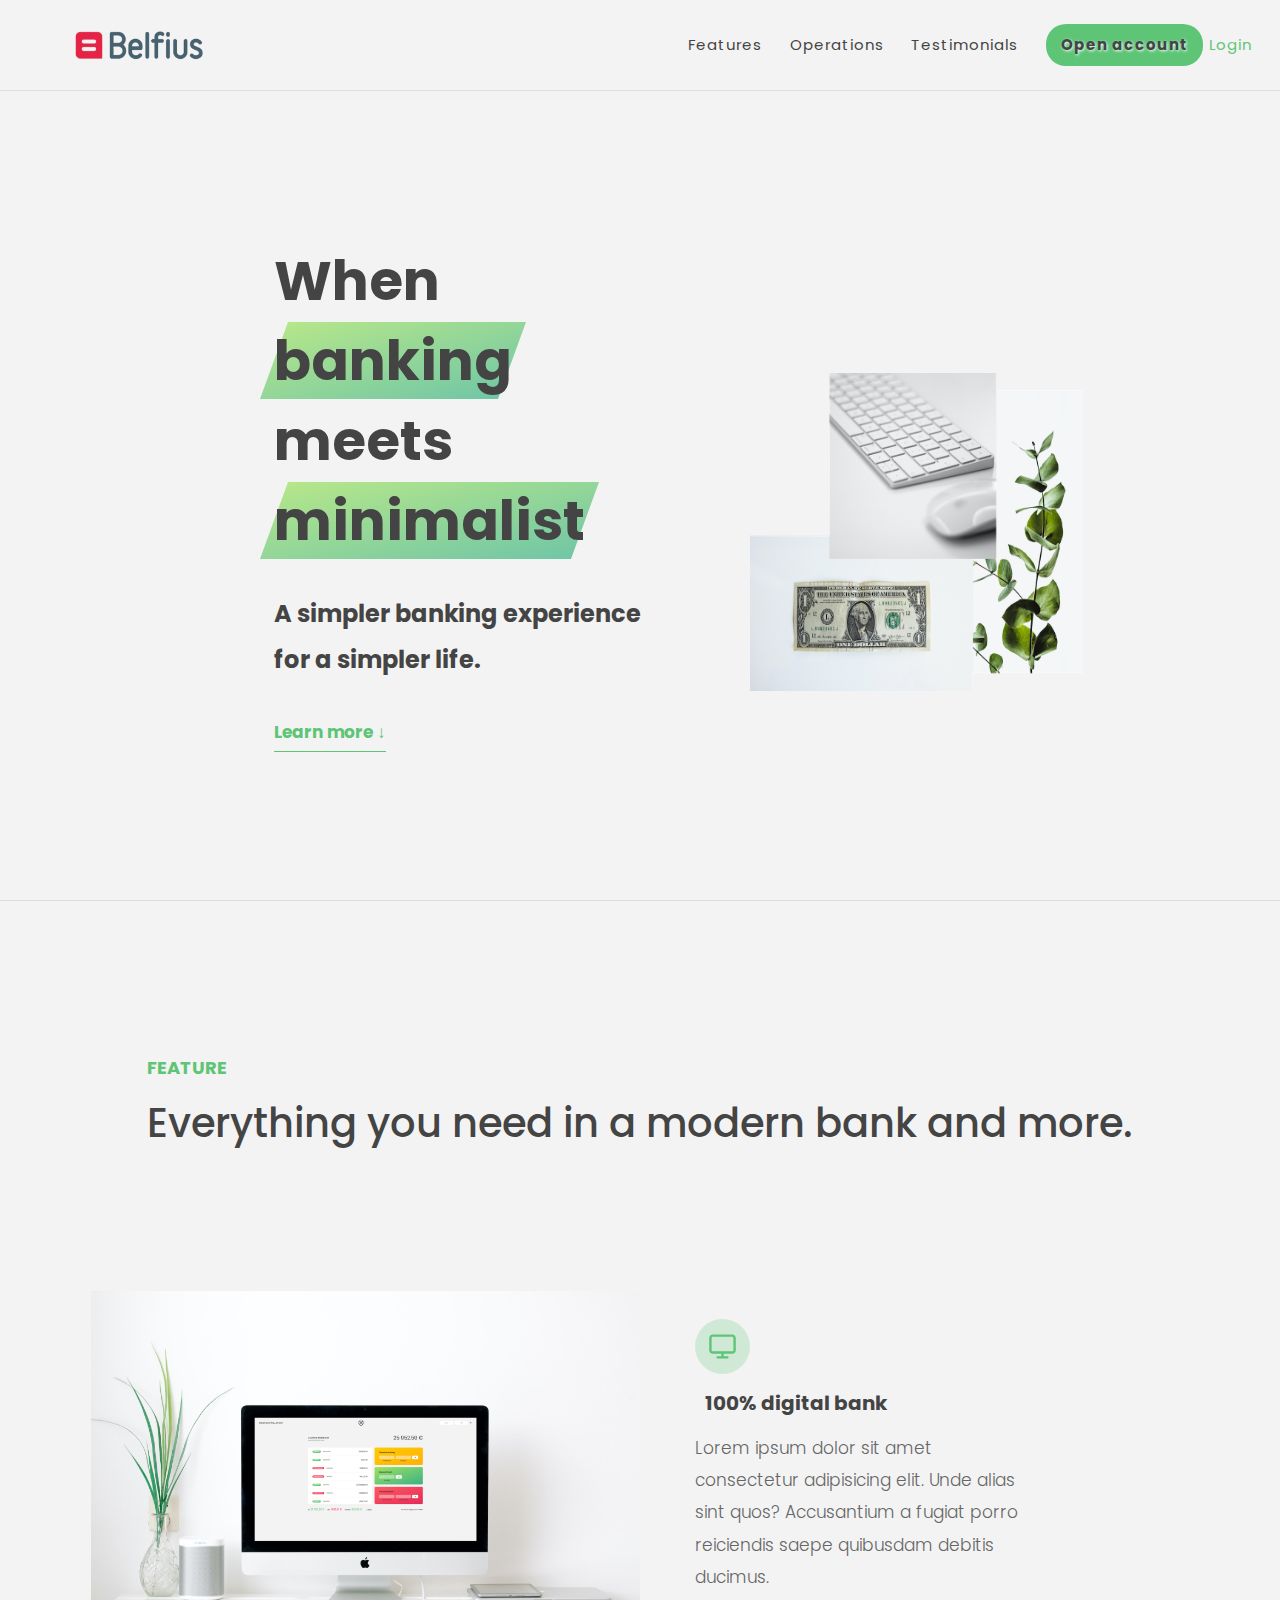
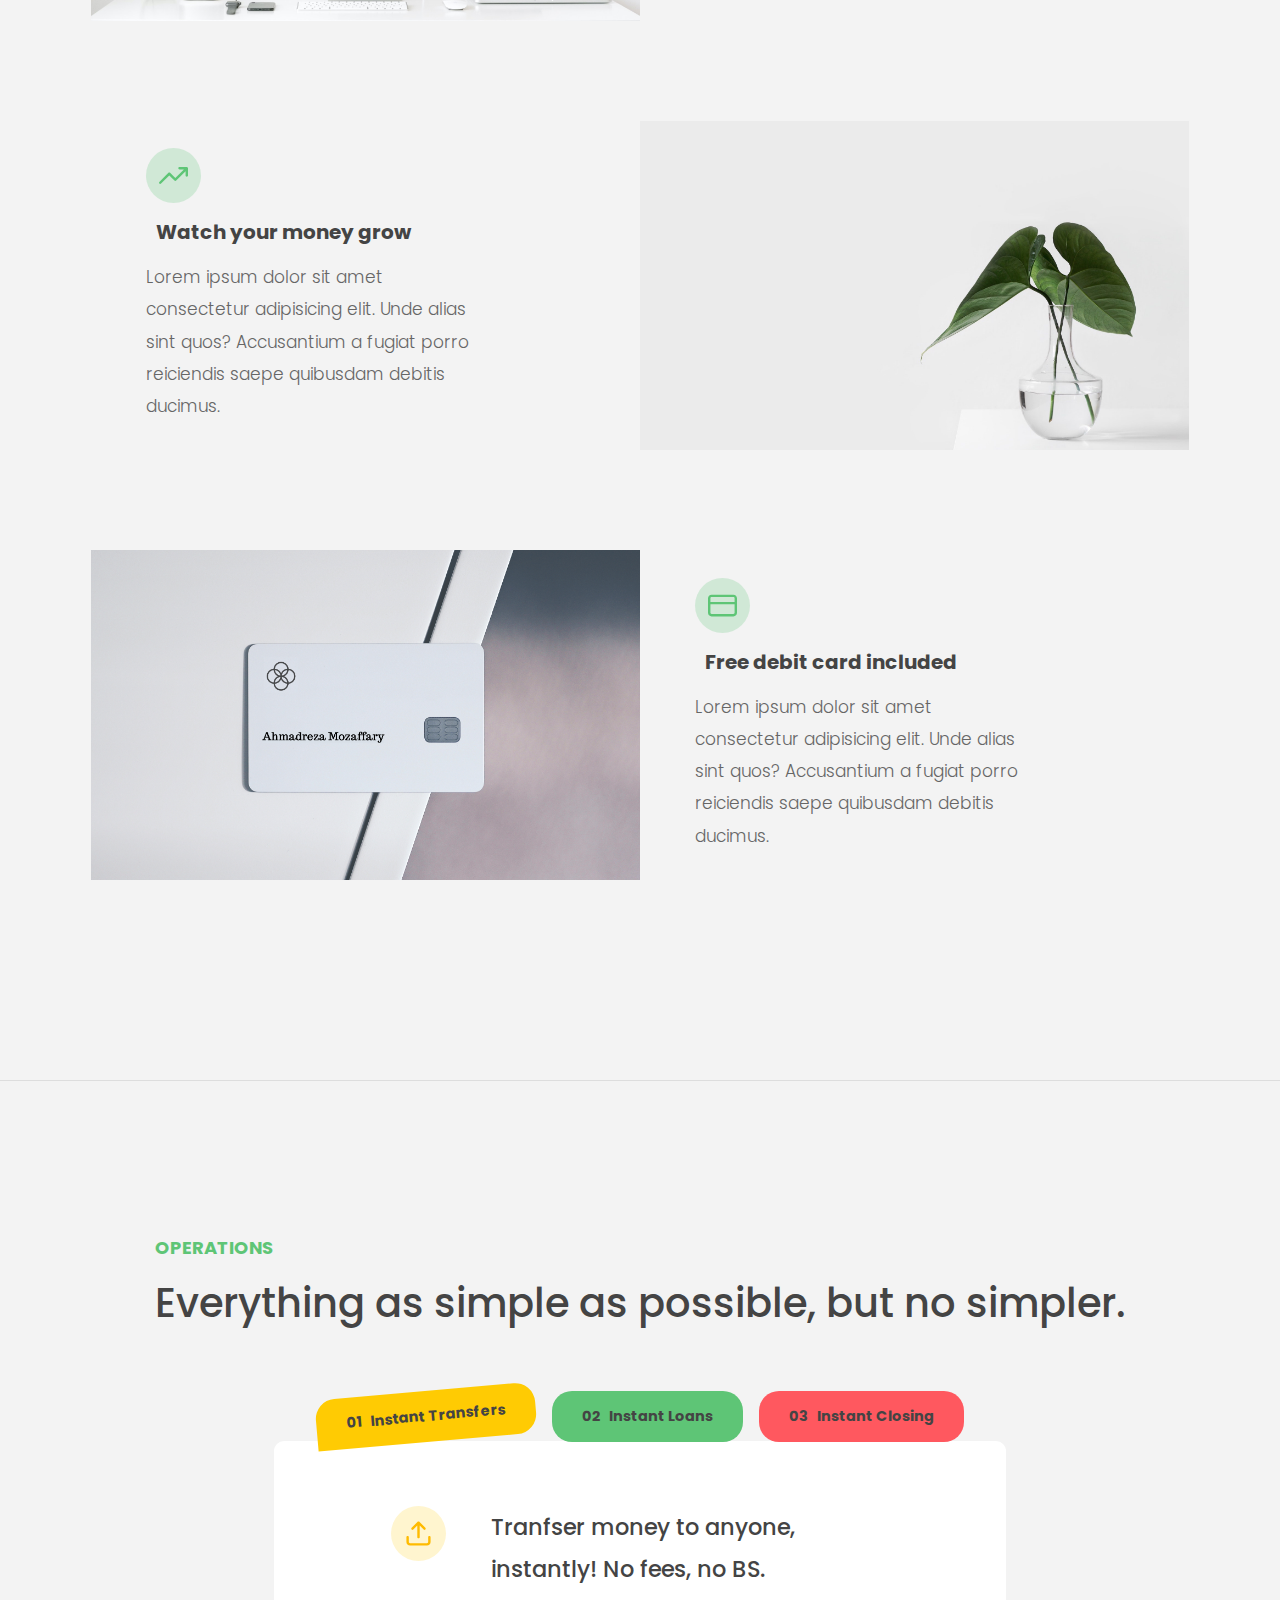
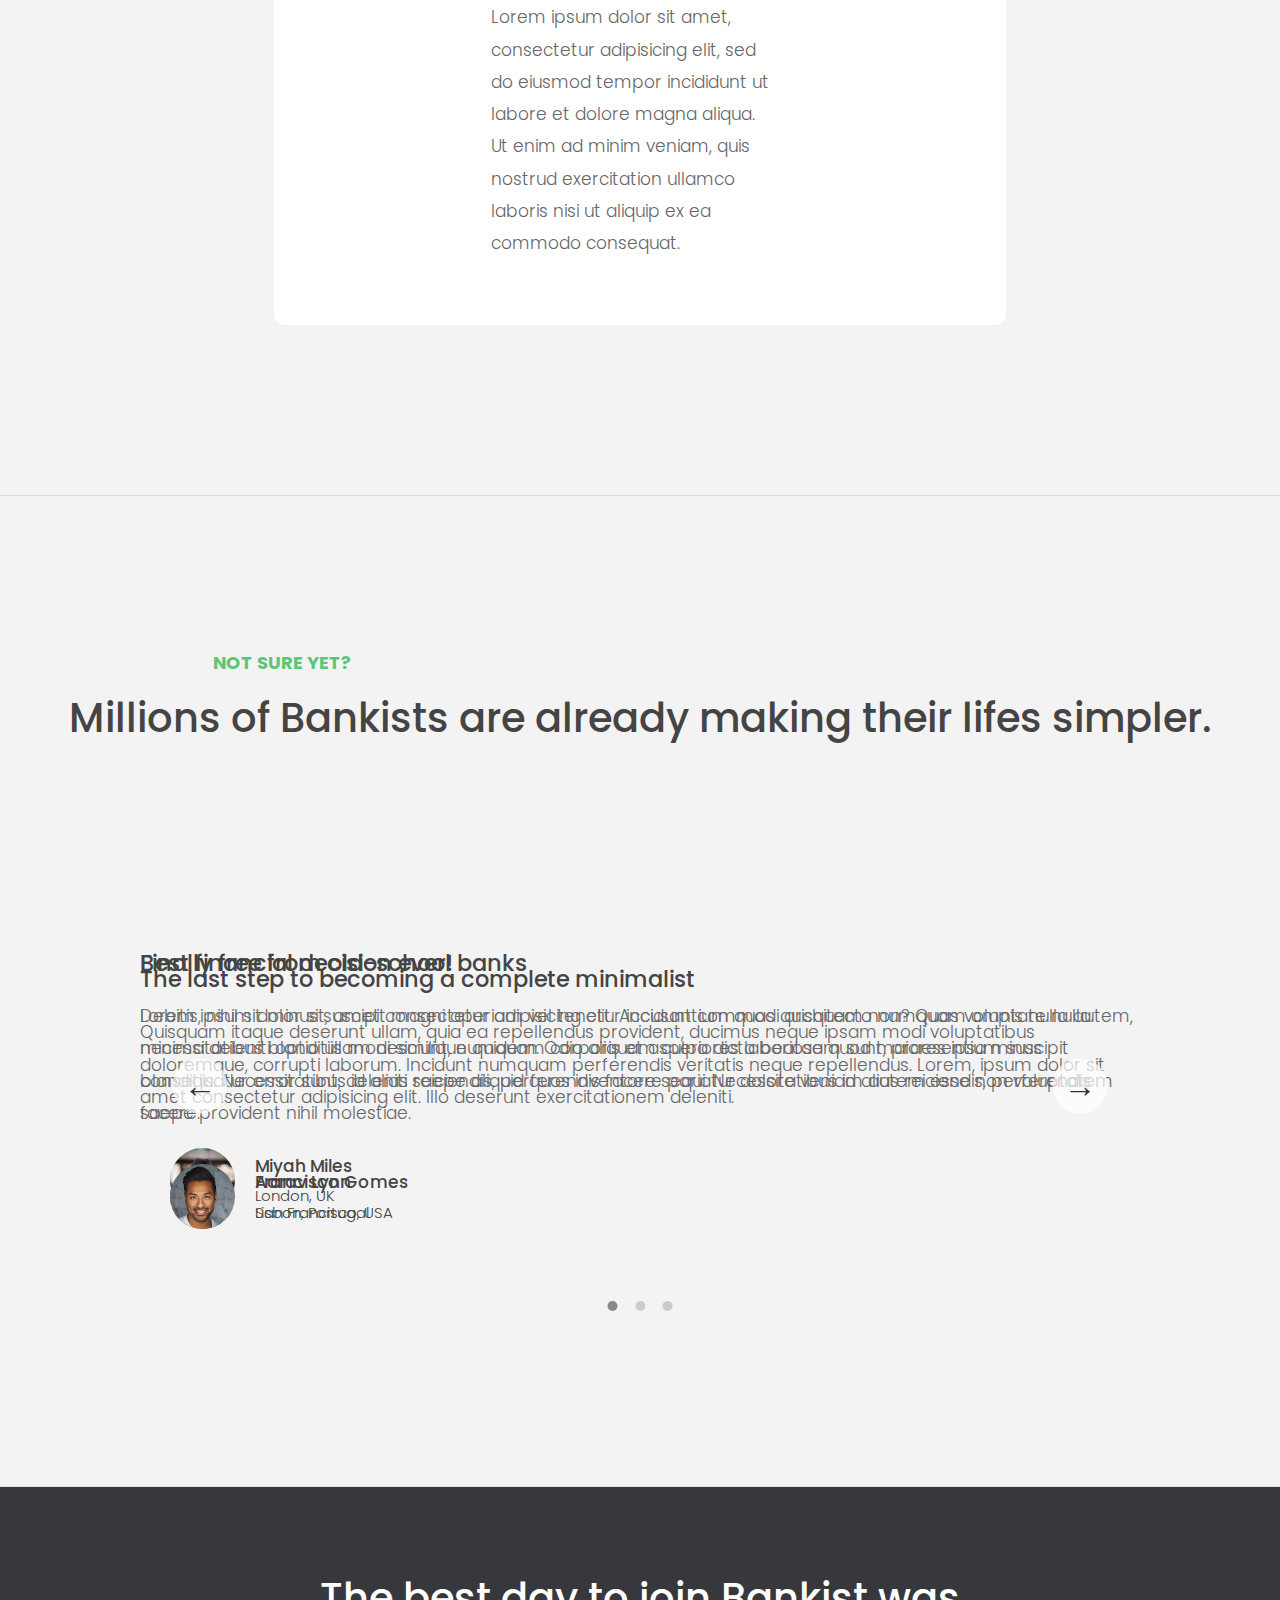
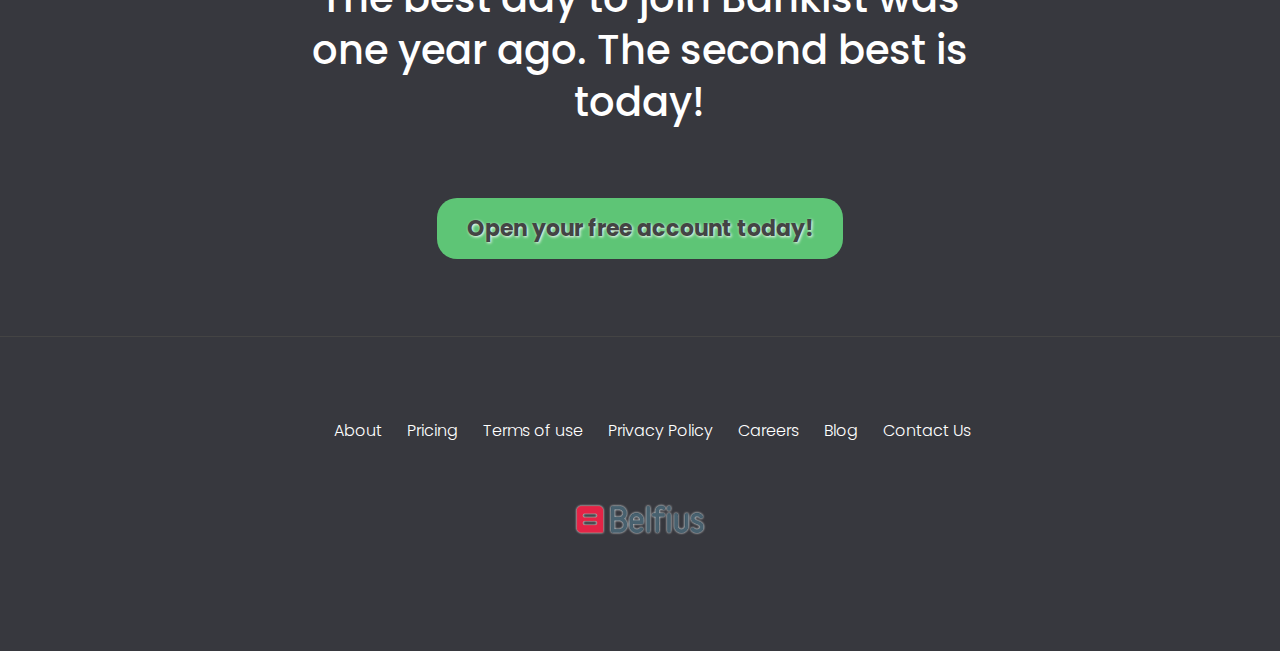
==== commit e663ac35: "Adding tabbed component" ====
--- a/index.html
+++ b/index.html
@@ -137,19 +137,19 @@
       <!-- Operations Components -->
       <div class="operation-comp">
         <div class="oc-btns">
-          <button class="btn btn-oc btn-oc1 btn-oc--active">
+          <button class="btn btn-oc btn-oc1 btn-oc--active" data-tab="1">
             <span>01</span>Instant Transfers
           </button>
-          <button class="btn btn-oc btn-oc2">
+          <button class="btn btn-oc btn-oc2" data-tab="2">
             <span>02</span>Instant Loans
           </button>
-          <button class="btn btn-oc btn-oc3">
+          <button class="btn btn-oc btn-oc3" data-tab="3">
             <span>03</span>Instant Closing
           </button>
         </div>
         <div class="oc-contents">
           <!-- 1 -->
-          <div class="oc-content">
+          <div class="oc-content oc-content--1 oc-content--active">
             <!-- svg -->
             <div class="svg-size-bg oc-svg-bg1">
               <svg class="svg-size oc-svg1">
@@ -170,7 +170,7 @@
             </div>
           </div>
           <!-- 2 -->
-          <div class="oc-content">
+          <div class="oc-content oc-content--2">
             <!-- svg -->
             <div class="svg-size-bg oc-svg-bg2">
               <svg class="svg-size oc-svg2">
@@ -191,7 +191,7 @@
             </div>
           </div>
           <!-- 3 -->
-          <div class="oc-content">
+          <div class="oc-content oc-content--3">
             <!-- svg -->
             <div class="svg-size-bg oc-svg-bg3">
               <svg class="svg-size oc-svg3">
--- a/css/styles.css
+++ b/css/styles.css
@@ -314,6 +314,7 @@
 .btn-oc--active {
   transform: rotate(-5deg);
   border-bottom-left-radius: 0;
+  transition: all .2s ease;
 }
 .btn-oc {
   margin: 0 0.8rem;
@@ -345,11 +346,14 @@
   align-items: center;
 }
 .oc-content {
-  display: grid;
+  display: none;
   grid-template-columns: 7rem 1fr;
   column-gap: 3rem;
   row-gap: 0.5rem;
   margin: 4rem;
+}
+.oc-content--active{
+  display: grid !important;
 }
 .oc-svg-bg1 {
   background: var(--color-secondary-opacity);
@@ -848,7 +852,7 @@
     width: 98%;
   }
   .oc-content {
-    display: block;
+    display: none;
     margin: 0;
     text-align: center;
     padding: 1.7rem;
@@ -1084,7 +1088,7 @@
     width: 98%;
   }
   .oc-content {
-    display: block;
+    display: none;
     margin: 0;
     text-align: center;
     padding: 1.7rem;
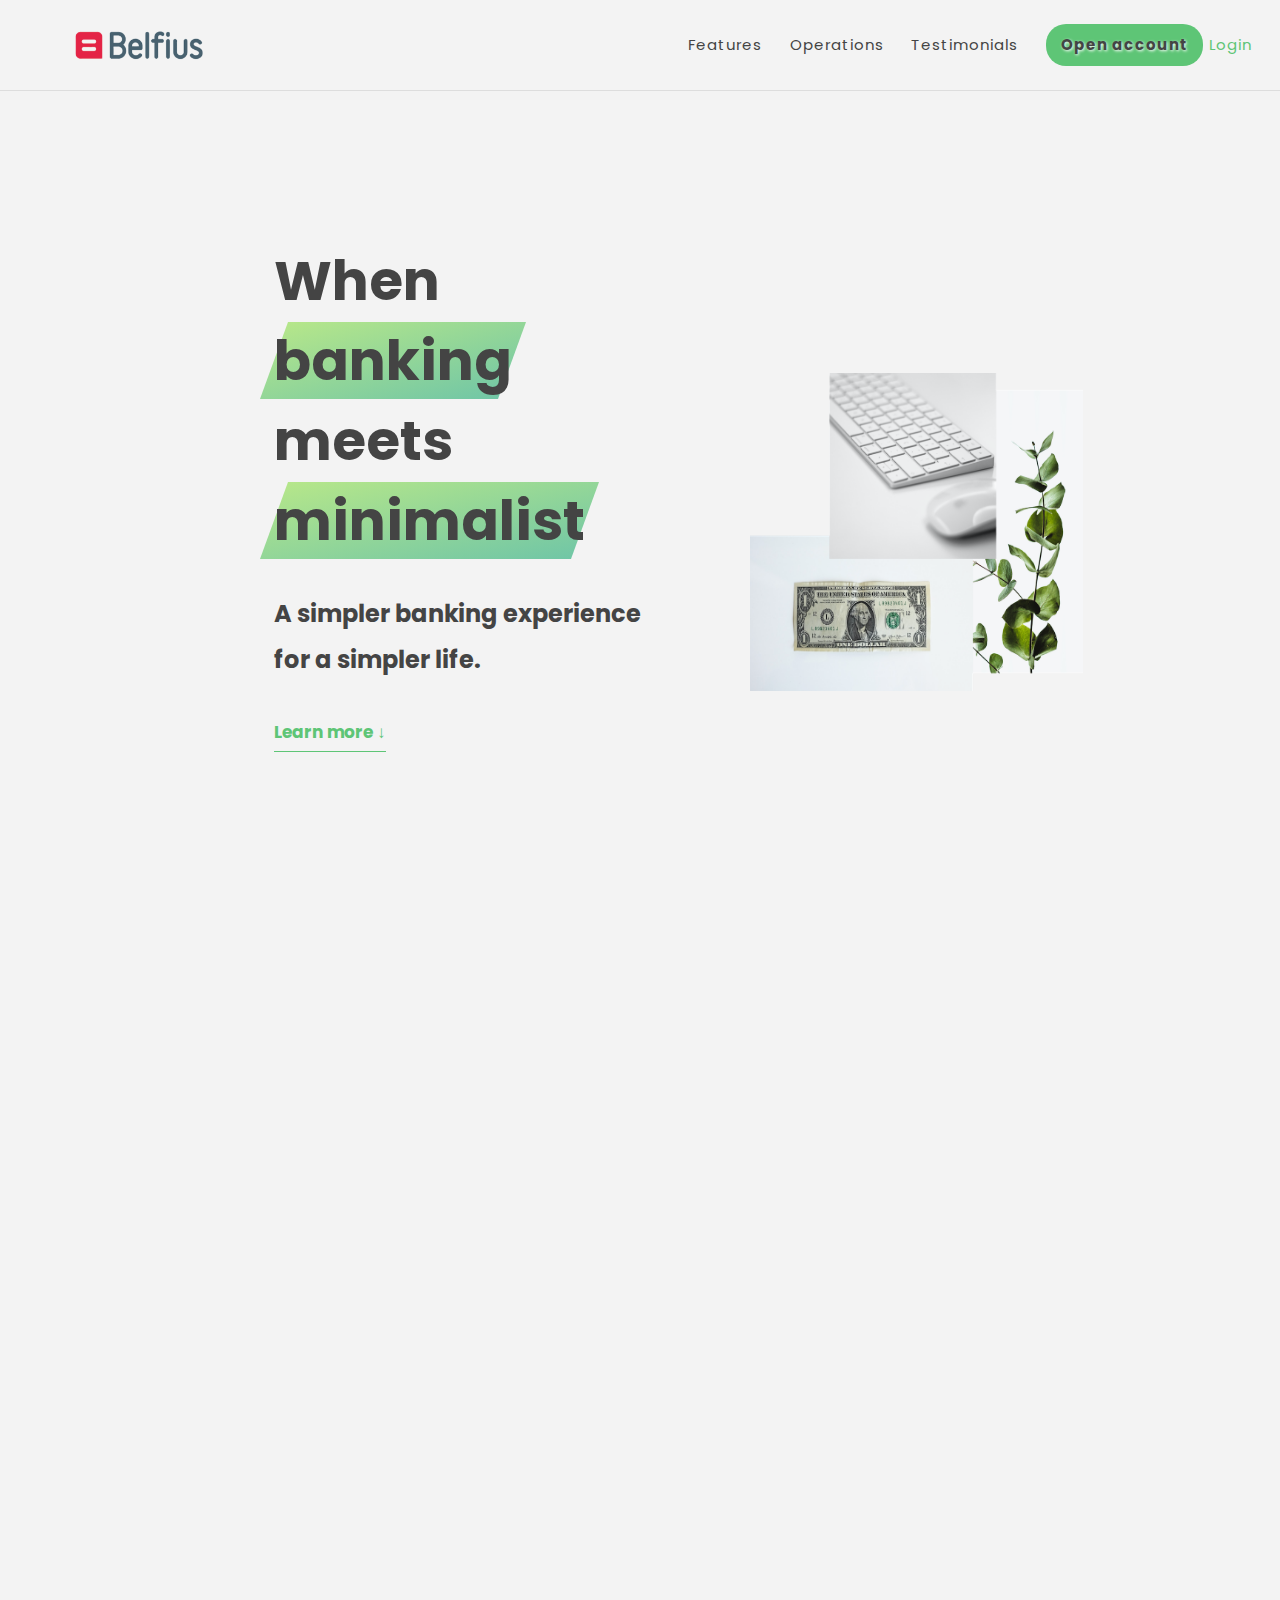
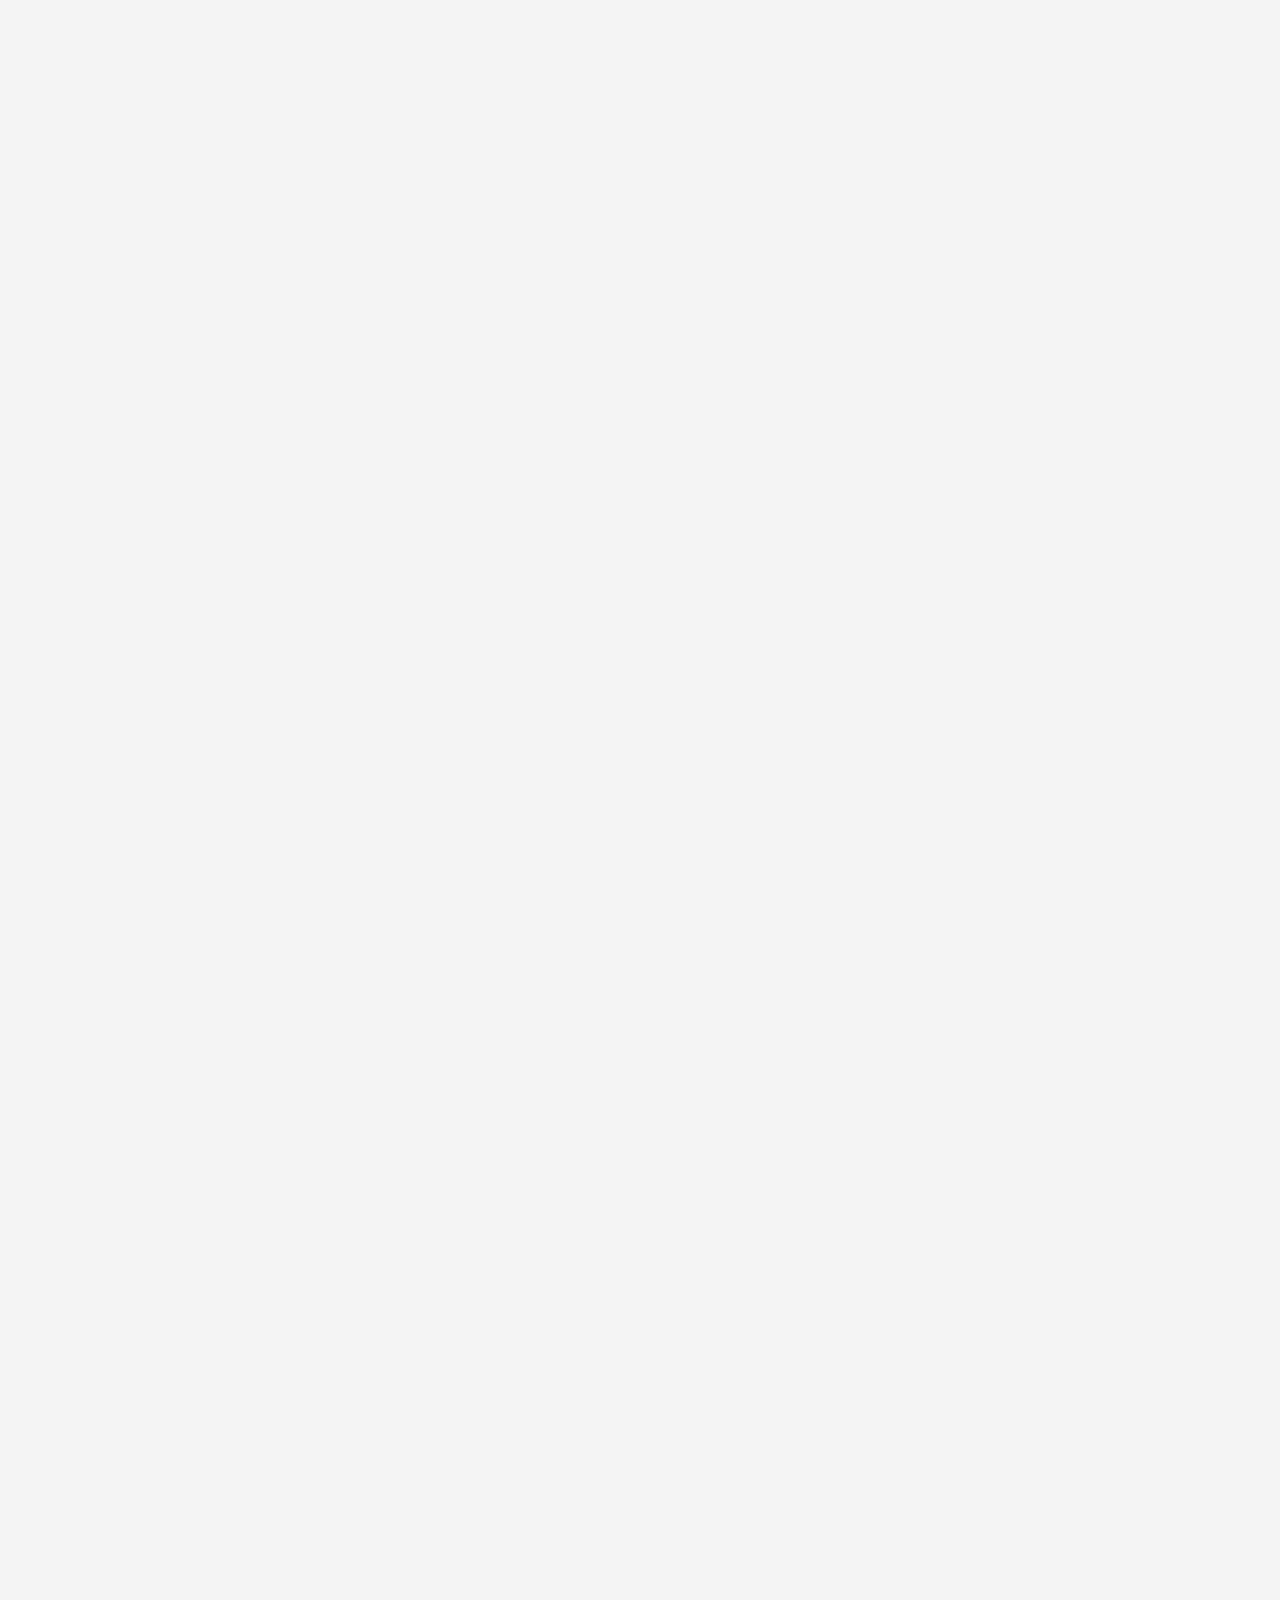
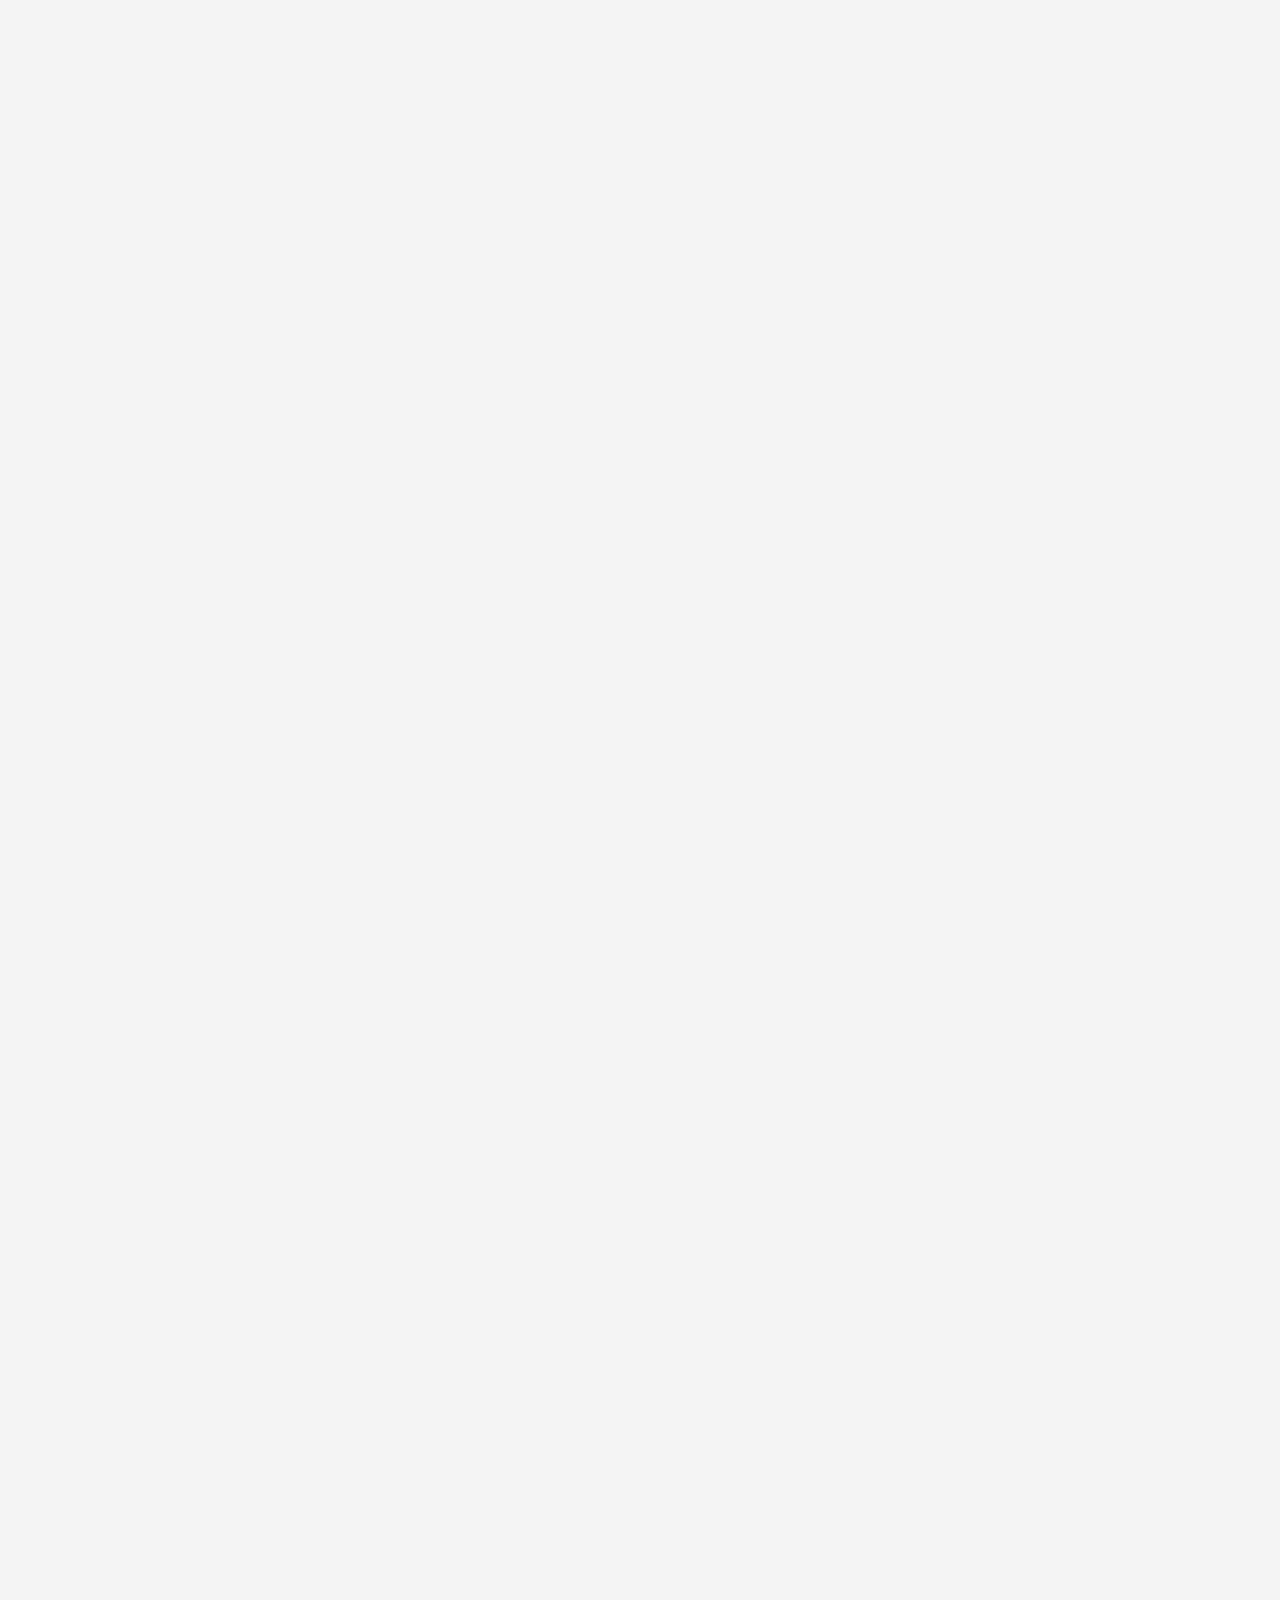
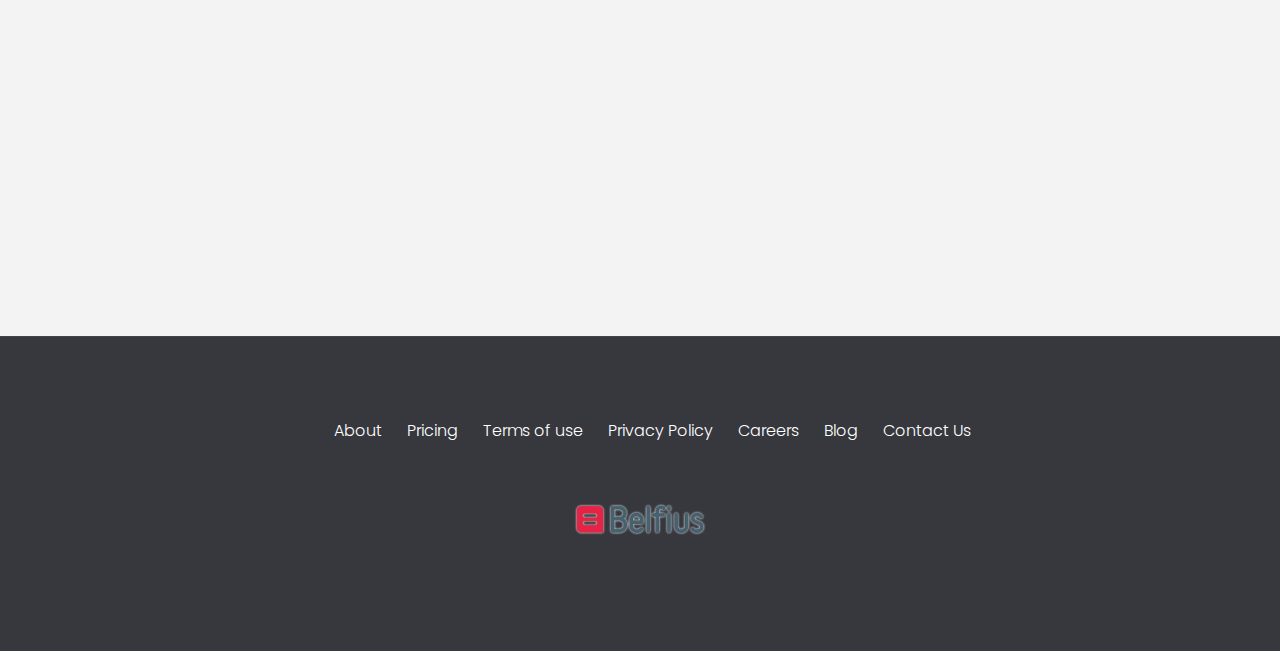
==== commit 42c7d013: "Revealig Sections" ====
--- a/index.html
+++ b/index.html
@@ -65,7 +65,7 @@
     </section>
 
     <!-- Features -->
-    <section id="sec1" class="features">
+    <section id="sec1" class="features section">
       <!-- Features Title -->
       <div class="sec-title">
         <h2 class="sec-desc features-disc">feature</h2>
@@ -126,7 +126,7 @@
     </section>
 
     <!-- Operations -->
-    <section id="sec2" class="operation">
+    <section id="sec2" class="operation section">
       <!-- Operations Title -->
       <div class="sec-title">
         <h2 class="sec-desc operation-disc">OPERATIONS</h2>
@@ -216,7 +216,7 @@
     </section>
 
     <!-- Testimonials -->
-    <section id="sec3" class="testimonial">
+    <section id="sec3" class="testimonial section">
       <div class="sec-title">
         <h2 class="sec-desc">Not sure yet?</h2>
         <h3 class="sec-head">
@@ -295,7 +295,7 @@
     </section>
 
     <!-- SignUp -->
-    <section id="sign-up">
+    <section id="sign-up" class="section">
       <div class="sign-up">
         <h3 class="sec-head">
           The best day to join Bankist was one year ago. The second best is
--- a/css/styles.css
+++ b/css/styles.css
@@ -109,6 +109,11 @@
   display: none !important;
 }
 
+.sec-hidden {
+  opacity: 0 !important;
+  transform: translateY(8rem) !important;
+}
+
 /* //////////////////////////////////////////// */
 /* Main CSS */
 /* //////////////////////////////////////////// */
@@ -314,7 +319,7 @@
 .btn-oc--active {
   transform: rotate(-5deg);
   border-bottom-left-radius: 0;
-  transition: all .2s ease;
+  transition: all 0.2s ease;
 }
 .btn-oc {
   margin: 0 0.8rem;
@@ -352,7 +357,7 @@
   row-gap: 0.5rem;
   margin: 4rem;
 }
-.oc-content--active{
+.oc-content--active {
   display: grid !important;
 }
 .oc-svg-bg1 {
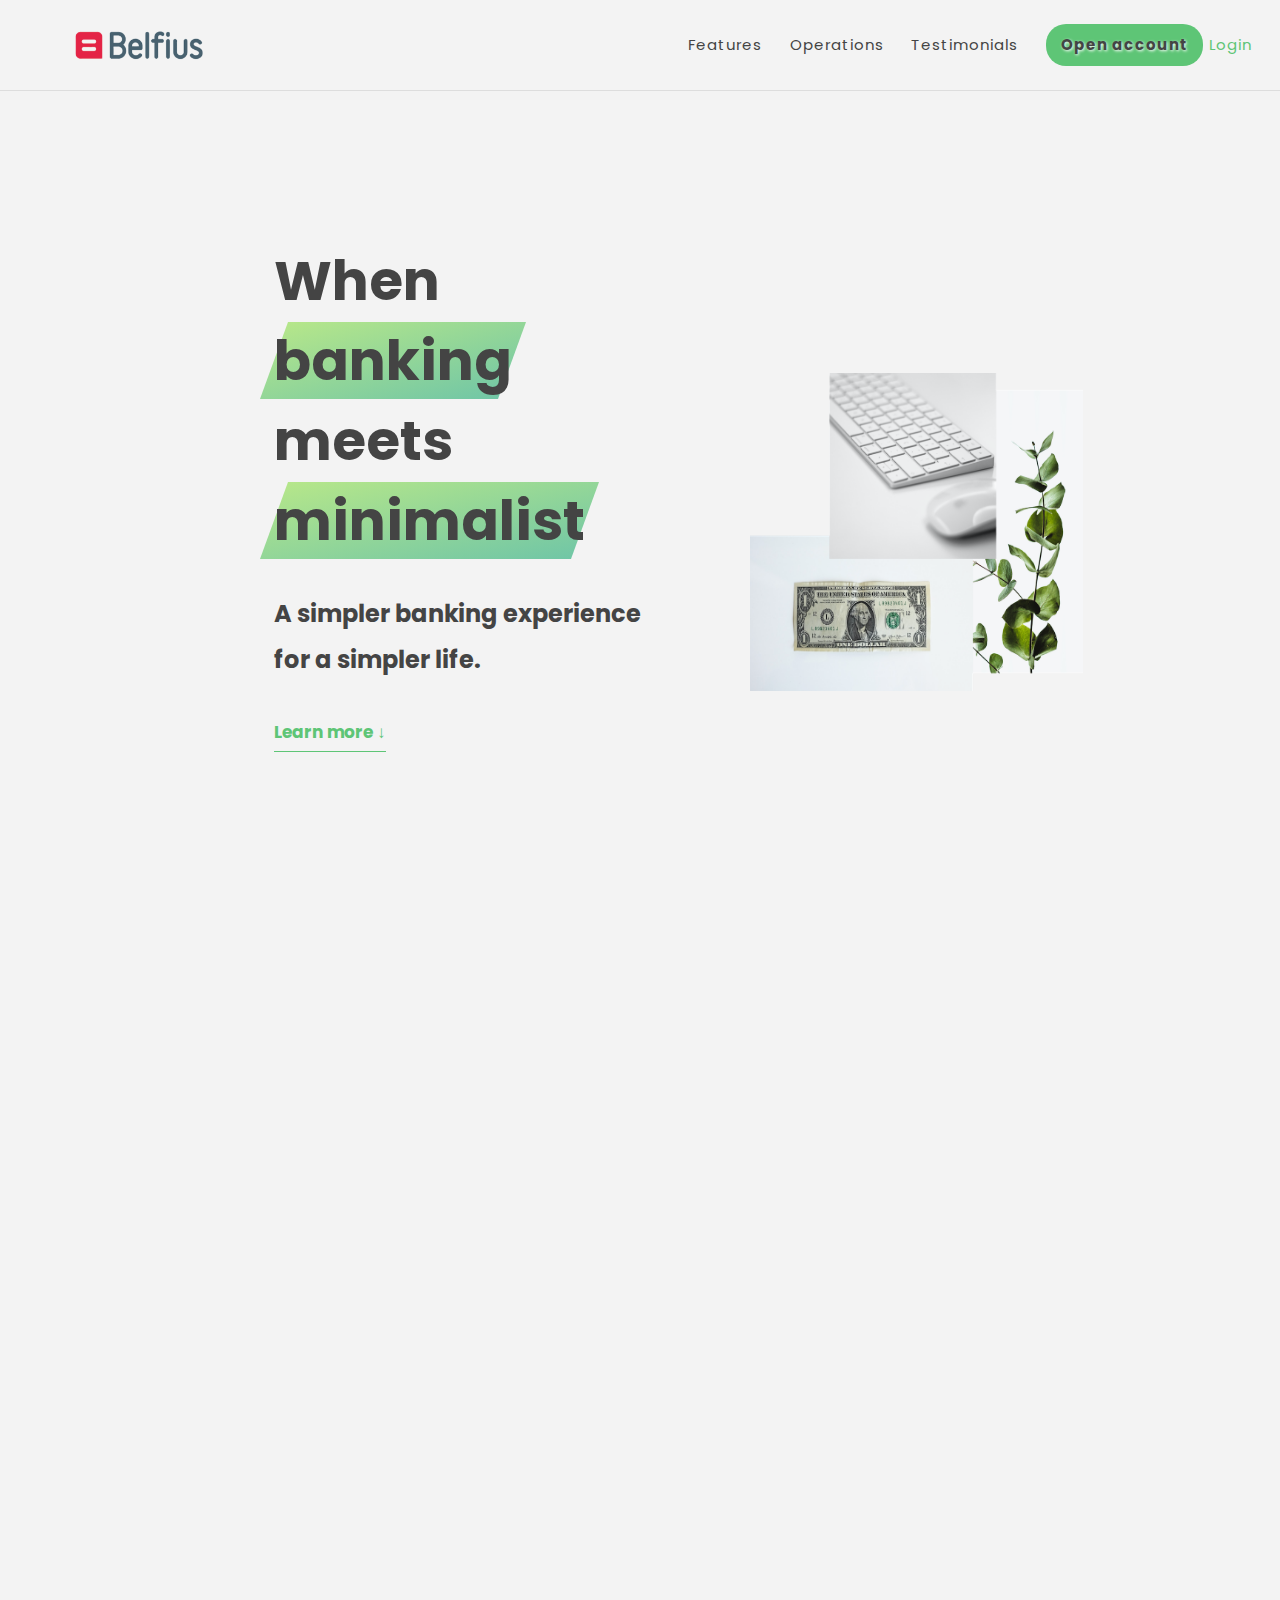
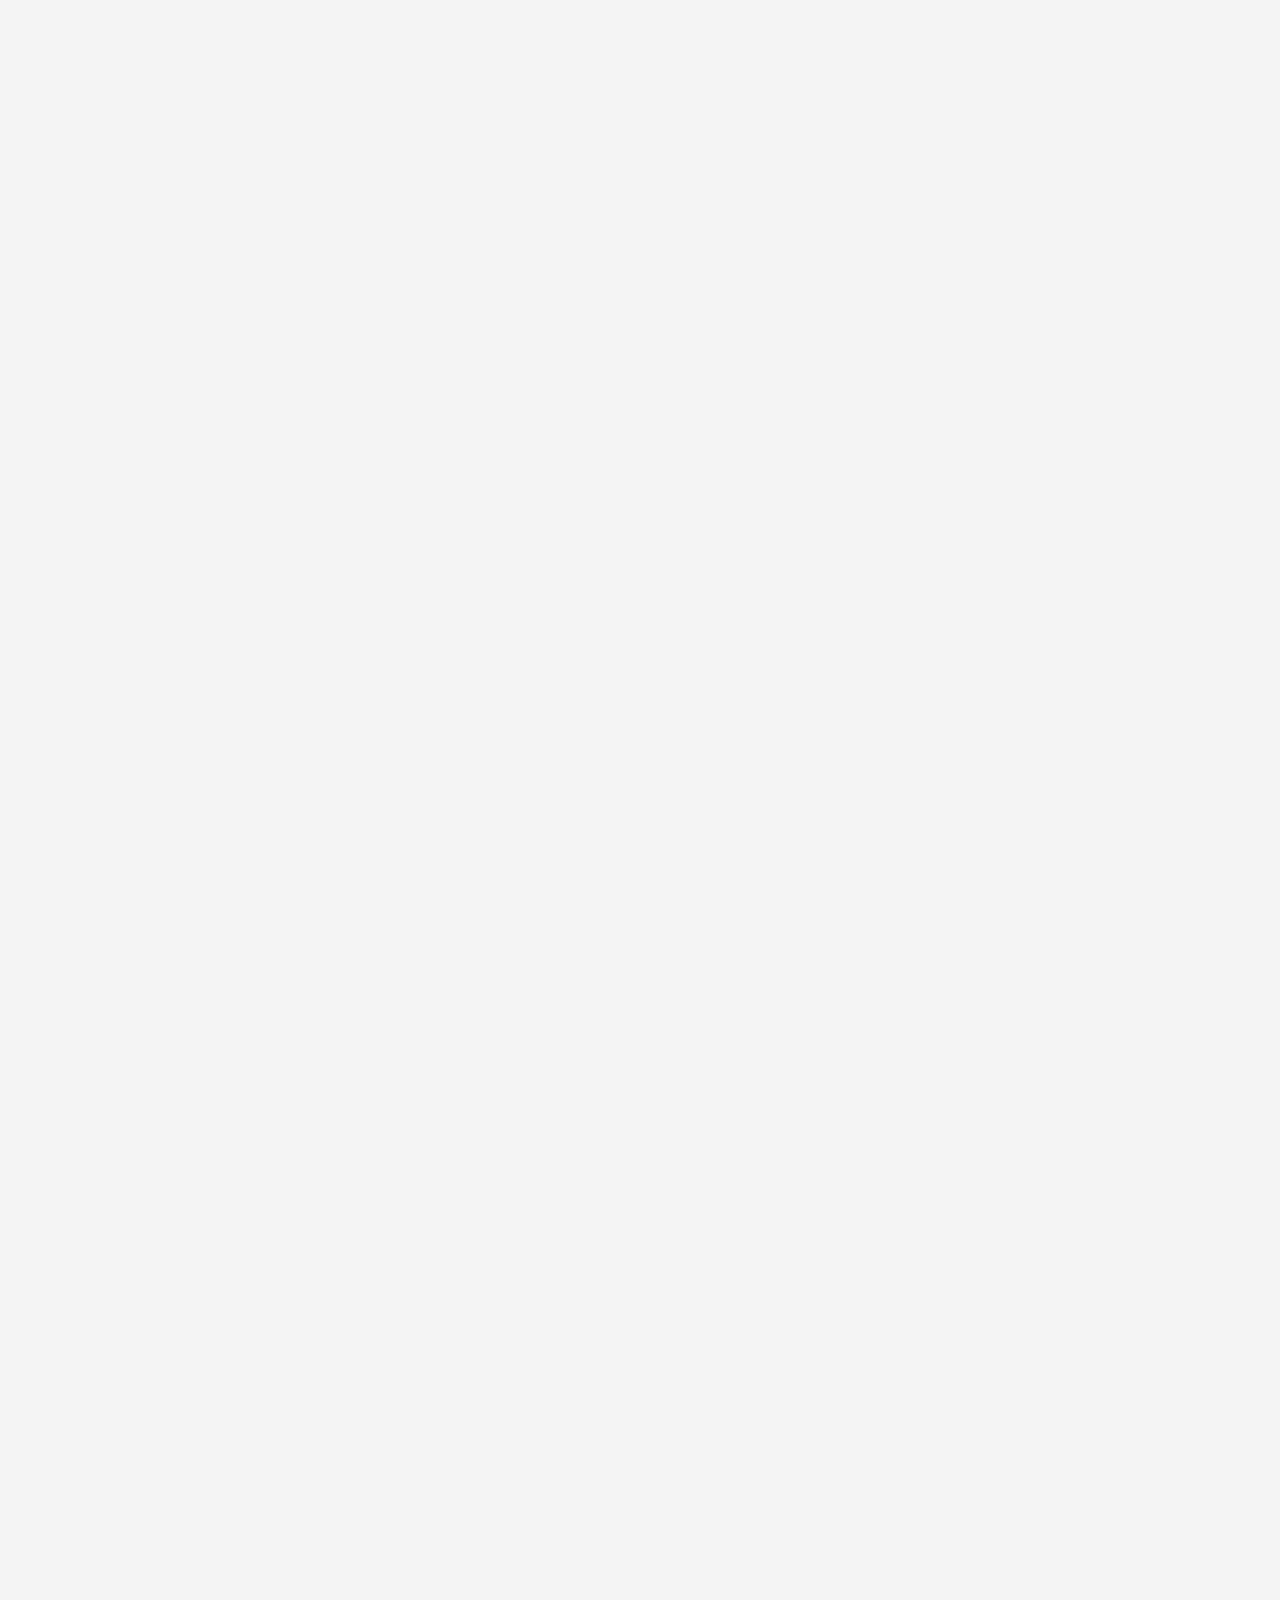
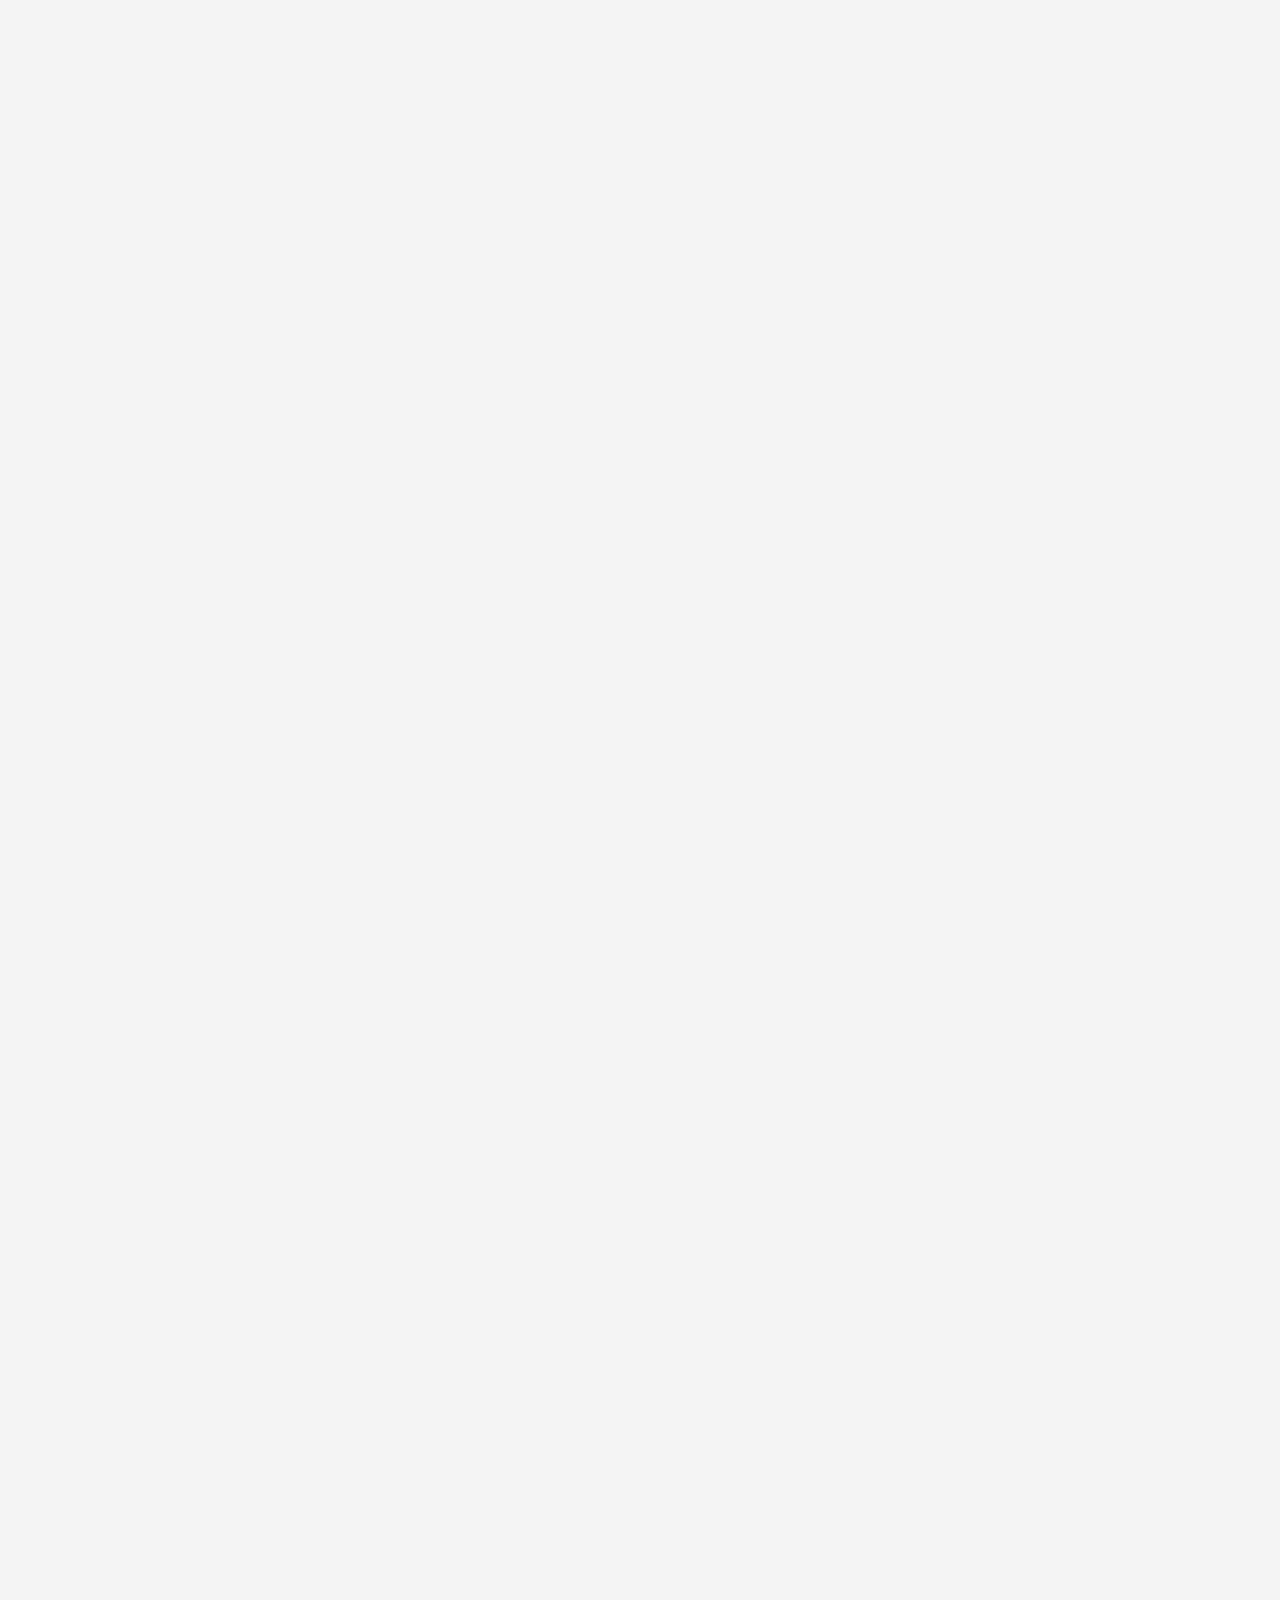
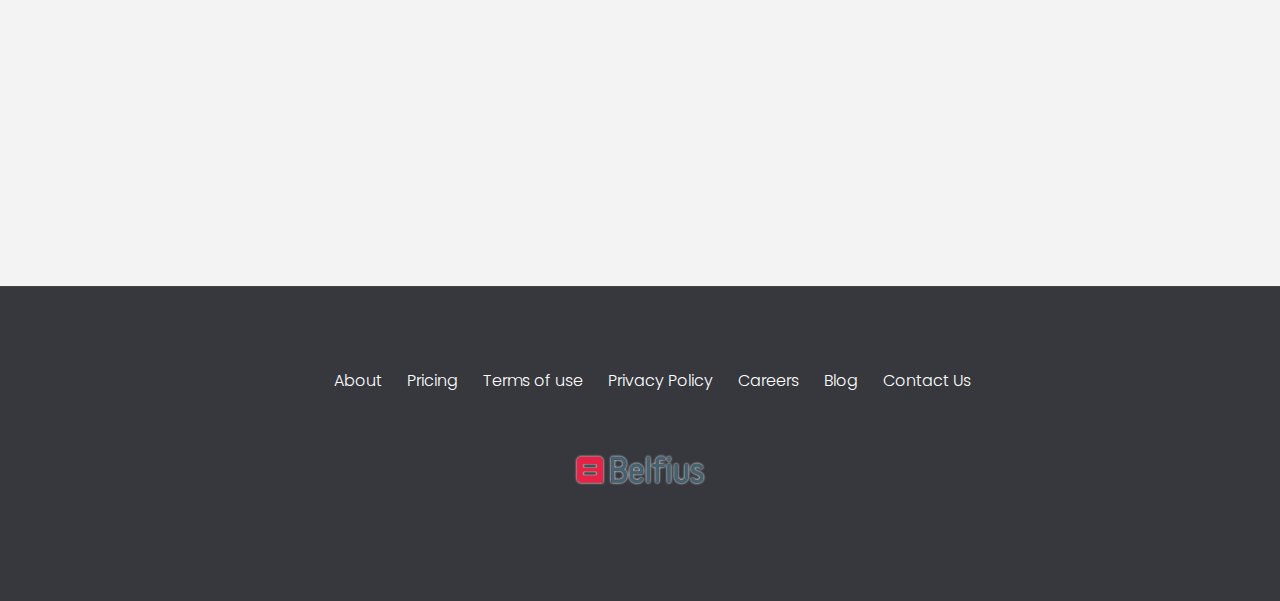
==== commit 7804e44a: "Implementing lazyloading in 'featur' images" ====
--- a/index.html
+++ b/index.html
@@ -74,7 +74,7 @@
       <!-- Features Rows -->
       <!-- 1 -->
       <div class="features-row">
-        <img src="./img/digital.jpg" alt="digital" />
+        <img src="img/digital-lazy.jpg" data-src="/img/digital.jpg" alt="digital" class="img-lazy-blur"/>
         <div class="fr-inner">
           <div class="svg-size-bg fr-svg-bg">
             <svg class="svg-size fr-svg">
@@ -104,11 +104,11 @@
             debitis ducimus.
           </p>
         </div>
-        <img src="./img/grow.jpg" alt="digital" />
+        <img src="img/grow-lazy.jpg" data-src="/img/grow.jpg" alt="digital" class="img-lazy-blur"/>
       </div>
       <!-- 3 -->
       <div class="features-row">
-        <img src="./img/card.jpg" alt="digital" />
+        <img src="img/card-lazy.jpg" data-src="/img/card.jpg" alt="digital" class="img-lazy-blur"/>
         <div class="fr-inner">
           <div class="svg-size-bg fr-svg-bg">
             <svg class="svg-size fr-svg">
--- a/css/styles.css
+++ b/css/styles.css
@@ -114,6 +114,10 @@
   transform: translateY(8rem) !important;
 }
 
+.img-lazy-blur{
+  filter: blur(15px);
+}
+
 /* //////////////////////////////////////////// */
 /* Main CSS */
 /* //////////////////////////////////////////// */
